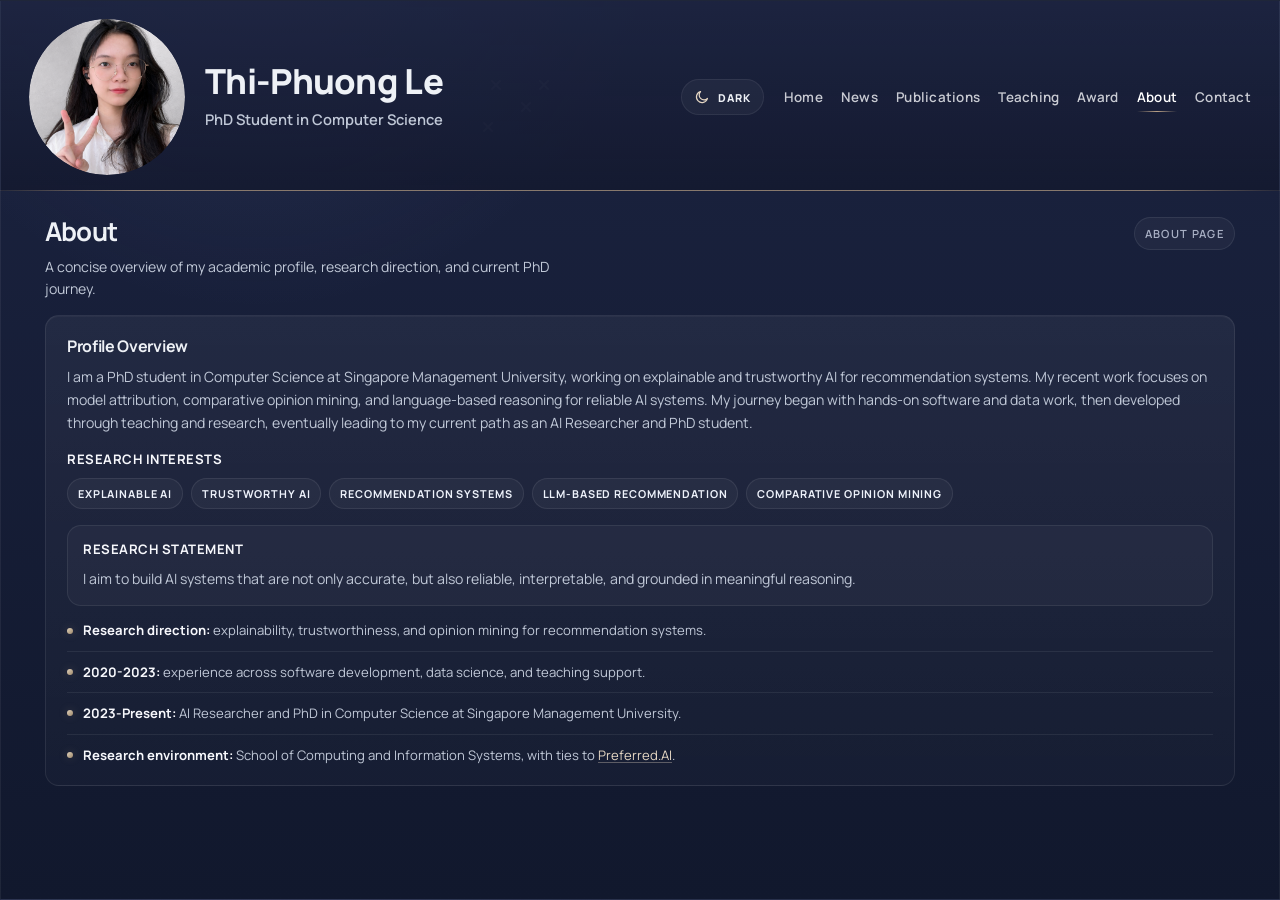
==== about.html @ 53455856 "ver 1.0" ====
<!DOCTYPE html>
<html lang="en">
  <head>
    <meta charset="UTF-8" />
    <meta name="viewport" content="width=device-width, initial-scale=1.0" />
    <title>Thi-Phuong Le | About</title>
    <meta
      name="description"
      content="About page for Thi-Phuong Le, PhD Student in Computer Science (Artificial Intelligence) at Singapore Management University."
    />
    <script>
      document.documentElement.classList.add("js");
      try {
        const savedTheme = localStorage.getItem("site-theme");
        if (savedTheme === "light" || savedTheme === "dark") {
          document.documentElement.dataset.theme = savedTheme;
        }
      } catch (error) {}
    </script>
    <link rel="preconnect" href="https://fonts.googleapis.com" />
    <link rel="preconnect" href="https://fonts.gstatic.com" crossorigin />
    <link
      href="https://fonts.googleapis.com/css2?family=Manrope:wght@400;500;600;700;800&amp;display=swap"
      rel="stylesheet"
    />
    <link rel="stylesheet" href="styles.css" />
    <script defer src="script.js"></script>
  </head>
  <body data-page="about">
    <div class="page-shell">
      <main class="reference-board" id="top">
        <header class="topbar reveal">
          <a class="brand" href="index.html" aria-label="Thi-Phuong Le home">
            <span class="avatar avatar--portrait" aria-hidden="true">
              <img class="avatar-photo" src="profile_image.svg" alt="" />
            </span>

            <span class="brand-copy">
              <span class="brand-name">Thi-Phuong Le</span>
              <span class="brand-role">PhD Student in Computer Science</span>
            </span>
          </a>

          <button
            class="theme-toggle"
            type="button"
            aria-pressed="false"
            aria-label="Switch color theme"
            title="Toggle color theme"
          >
            <span class="theme-toggle-icon theme-toggle-icon--sun" aria-hidden="true">
              <svg viewBox="0 0 24 24">
                <circle cx="12" cy="12" r="4.2"></circle>
                <path d="M12 2.5v2.3M12 19.2v2.3M4.8 4.8l1.6 1.6M17.6 17.6l1.6 1.6M2.5 12h2.3M19.2 12h2.3M4.8 19.2l1.6-1.6M17.6 6.4l1.6-1.6"></path>
              </svg>
            </span>
            <span class="theme-toggle-icon theme-toggle-icon--moon" aria-hidden="true">
              <svg viewBox="0 0 24 24">
                <path d="M20.2 14.1A8.4 8.4 0 1 1 9.9 3.8a6.9 6.9 0 1 0 10.3 10.3z"></path>
              </svg>
            </span>
            <span class="theme-toggle-label">Dark</span>
          </button>

          <button
            class="nav-toggle"
            type="button"
            aria-expanded="false"
            aria-controls="site-nav"
            aria-label="Open navigation"
          >
            <span></span>
            <span></span>
          </button>

          <nav class="site-nav" id="site-nav">
            <a href="index.html" data-page="home">Home</a>
            <a href="news.html" data-page="news">News</a>
            <a href="publications.html" data-page="publications">Publications</a>
            <a href="teaching.html" data-page="teaching">Teaching</a>
            <a href="award.html" data-page="award">Award</a>
            <a href="about.html" data-page="about">About</a>
            <a href="contact.html" data-page="contact">Contact</a>
          </nav>
        </header>

        <div class="accent-line" aria-hidden="true"></div>

        <div class="board-layout">
          <aside class="sidebar reveal">
            <section class="sidebar-block">
              <h2>About Me</h2>
              <p>
                I am a PhD student in Computer Science at Singapore Management
                University and part of
                <a
                  class="inline-link"
                  href="https://preferred.ai/people"
                  target="_blank"
                  rel="noreferrer"
                >Preferred.AI</a>.
                My research focuses on explainable and trustworthy AI for
                recommendation systems, with a growing interest in model
                attribution, LLM-based recommendation, and comparative opinion
                mining.
              </p>
            </section>

            <section class="sidebar-block sidebar-block--compact">
              <h2>Research Focus</h2>
              <ul class="sidebar-list">
                <li>Explainable and trustworthy AI for recommendation systems</li>
                <li>Model attribution and interpretable learning signals</li>
                <li>Comparative opinion mining and LLM-based recommendation</li>
              </ul>
            </section>

            <blockquote class="quote-card">
              <span class="quote-mark quote-mark--open">“</span>
              <p>
                I want to build AI systems that are not only accurate, but also
                reliable, interpretable, and grounded in meaningful reasoning.
              </p>
              <footer>Research statement</footer>
            </blockquote>

            <div class="fact-grid">
              <div class="fact-card">
                <span>University</span>
                <strong>Singapore Management University</strong>
              </div>
              <div class="fact-card">
                <span>Group</span>
                <strong>Preferred.AI</strong>
              </div>
              <div class="fact-card">
                <span>Focus</span>
                <strong>Explainable and Trustworthy AI</strong>
              </div>
              <div class="fact-card">
                <span>Location</span>
                <strong>Singapore</strong>
              </div>
            </div>
          </aside>

          <section class="content-column">
            <section class="content-group reveal about-page-section">
              <div class="group-heading">
                <div>
                  <h2>About</h2>
                  <p class="group-copy">
                    A concise overview of my academic profile, research
                    direction, and current PhD journey.
                  </p>
                </div>
                <span class="status-pill">About page</span>
              </div>

              <div class="about-page-stack">
                <article class="home-panel about-panel about-panel--overview">
                  <h3>Profile Overview</h3>
                  <p>
                    I am a PhD student in Computer Science at Singapore
                    Management University, working on explainable and
                    trustworthy AI for recommendation systems. My recent work
                    focuses on model attribution, comparative opinion mining,
                    and language-based reasoning for reliable AI systems. My
                    journey began with hands-on software and data work, then
                    developed through teaching and research, eventually leading
                    to my current path as an AI Researcher and PhD student.
                  </p>
                  <div class="about-subsection">
                    <h4>Research Interests</h4>
                    <div class="home-chip-list">
                      <span class="home-chip">Explainable AI</span>
                      <span class="home-chip">Trustworthy AI</span>
                      <span class="home-chip">Recommendation Systems</span>
                      <span class="home-chip">LLM-based Recommendation</span>
                      <span class="home-chip">Comparative Opinion Mining</span>
                    </div>
                  </div>
                  <div class="about-statement">
                    <h4>Research Statement</h4>
                    <p>
                      I aim to build AI systems that are not only accurate, but
                      also reliable, interpretable, and grounded in meaningful
                      reasoning.
                    </p>
                  </div>
                  <ul class="home-panel-list about-list">
                    <li>
                      <strong>Research direction:</strong> explainability,
                      trustworthiness, and opinion mining for recommendation
                      systems.
                    </li>
                    <li>
                      <strong>2020-2023:</strong> experience across software
                      development, data science, and teaching support.
                    </li>
                    <li>
                      <strong>2023-Present:</strong> AI Researcher and PhD in
                      Computer Science at Singapore Management University.
                    </li>
                    <li>
                      <strong>Research environment:</strong> School of
                      Computing and Information Systems, with ties to
                      <a
                        class="inline-link"
                        href="https://preferred.ai/people"
                        target="_blank"
                        rel="noreferrer"
                      >Preferred.AI</a>.
                    </li>
                  </ul>
                </article>
              </div>
            </section>
          </section>
        </div>
      </main>
    </div>
  </body>
</html>
---- styles.css ----
:root {
  --bg: #0b1018;
  --board-top: #1b2340;
  --board-bottom: #11182d;
  --sidebar-top: rgba(24, 30, 55, 0.95);
  --sidebar-bottom: rgba(18, 23, 43, 0.94);
  --card: #f7f2eb;
  --card-text: #221d1b;
  --card-muted: #6f6861;
  --text: #eef1f6;
  --muted: #c0c8d7;
  --accent: #b9a186;
  --accent-strong: #e5d7c4;
  --line: rgba(255, 255, 255, 0.07);
  --shadow: 0 26px 70px rgba(3, 8, 18, 0.32);
  --radius-xl: 28px;
  --radius-lg: 20px;
  --radius-md: 14px;
  --radius-sm: 10px;
  --max-width: 1480px;
}

*,
*::before,
*::after {
  box-sizing: border-box;
}

html {
  scroll-behavior: smooth;
  color-scheme: dark;
}

:root[data-theme="light"] {
  color-scheme: light;
  --bg: #f4f0e8;
  --board-top: #fbf8f2;
  --board-bottom: #f1ebe1;
  --sidebar-top: rgba(251, 248, 242, 0.98);
  --sidebar-bottom: rgba(245, 239, 230, 0.96);
  --card: #fffdfa;
  --card-text: #2b302f;
  --card-muted: #756d63;
  --text: #24303a;
  --muted: #6b717a;
  --accent: #9b8466;
  --accent-strong: #6d5a43;
  --line: rgba(58, 57, 52, 0.12);
  --shadow: 0 16px 40px rgba(68, 60, 49, 0.08);
}

.reference-board [id]:not(#top) {
  scroll-margin-top: 110px;
}

body {
  margin: 0;
  min-height: 100vh;
  display: grid;
  place-items: center;
  overflow-x: hidden;
  color: var(--text);
  font-family: "Manrope", sans-serif;
  background:
    radial-gradient(circle at top, rgba(122, 132, 188, 0.14), transparent 34%),
    radial-gradient(circle at 14% 20%, rgba(208, 189, 148, 0.05), transparent 18%),
    linear-gradient(180deg, #0b1018 0%, #0e1321 100%);
}

body::before {
  content: "";
  position: fixed;
  inset: 0;
  pointer-events: none;
  z-index: -1;
  background:
    linear-gradient(125deg, transparent 0 24%, rgba(255, 255, 255, 0.02) 24% 25%, transparent 25% 100%),
    linear-gradient(305deg, transparent 0 74%, rgba(255, 255, 255, 0.02) 74% 75%, transparent 75% 100%);
  opacity: 0.46;
}

a {
  color: inherit;
  text-decoration: none;
}

button {
  font: inherit;
}

.page-shell {
  width: 100vw;
  padding: 0;
}

.reference-board {
  position: relative;
  overflow: visible;
  min-height: 100vh;
  border-radius: 0;
  background:
    radial-gradient(circle at 20% -10%, rgba(122, 132, 188, 0.14), transparent 28%),
    linear-gradient(180deg, var(--board-top) 0%, var(--board-bottom) 100%);
  border: 1px solid rgba(255, 255, 255, 0.06);
  box-shadow: var(--shadow);
}

.reference-board::before {
  content: "";
  position: absolute;
  inset: 0;
  background-image: url("data:image/svg+xml,%3Csvg xmlns='http://www.w3.org/2000/svg' width='180' height='120' viewBox='0 0 180 120'%3E%3Cg stroke='%23ffffff' stroke-opacity='.08' stroke-width='2' stroke-linecap='round'%3E%3Cpath d='M96 18l8 8M104 18l-8 8'/%3E%3Cpath d='M126 40l8 8M134 40l-8 8'/%3E%3Cpath d='M88 60l8 8M96 60l-8 8'/%3E%3Cpath d='M144 18l8 8M152 18l-8 8'/%3E%3C/g%3E%3C/svg%3E");
  background-repeat: no-repeat;
  background-position: 36% 8%;
  pointer-events: none;
}

.topbar {
  position: sticky;
  top: 0;
  z-index: 12;
  flex: 0 0 auto;
  display: flex;
  align-items: center;
  justify-content: space-between;
  gap: 20px;
  padding: 18px 28px 16px;
  border-top-left-radius: 0;
  border-top-right-radius: 0;
  background:
    linear-gradient(180deg, rgba(29, 36, 64, 0.84), rgba(19, 24, 45, 0.78));
  backdrop-filter: blur(0);
  transition:
    background 220ms ease,
    box-shadow 220ms ease,
    backdrop-filter 220ms ease;
}

.topbar::after {
  content: "";
  position: absolute;
  left: -28px;
  right: -28px;
  bottom: 0;
  height: 1px;
  background: linear-gradient(
    90deg,
    transparent 0%,
    rgba(185, 161, 134, 0.7) 12%,
    rgba(185, 161, 134, 0.7) 88%,
    transparent 100%
  );
}

.topbar.is-stuck {
  background:
    linear-gradient(180deg, rgba(29, 36, 64, 0.95), rgba(19, 24, 45, 0.91));
  box-shadow: 0 12px 28px rgba(5, 8, 22, 0.26);
  backdrop-filter: blur(14px);
}

.brand {
  display: inline-flex;
  align-items: center;
  gap: 20px;
  min-width: 0;
}

.avatar {
  flex: 0 0 auto;
}

.avatar--portrait {
  position: relative;
  width: 156px;
  height: 156px;
  padding: 0;
  overflow: hidden;
  box-sizing: border-box;
  border-radius: 50%;
  border: 0;
  background: transparent;
  box-shadow: none;
}

.avatar-photo {
  display: block;
  width: 100%;
  height: 100%;
  border-radius: 50%;
  object-fit: cover;
  object-position: center 28%;
}

.brand-copy {
  display: inline-flex;
  flex-direction: column;
  gap: 12px;
  min-width: 0;
}

.brand-name {
  font-family: "Manrope", sans-serif;
  font-size: clamp(2.16rem, 2.65vw, 2.76rem);
  font-weight: 800;
  letter-spacing: -0.02em;
  line-height: 0.96;
}

.brand-role {
  color: var(--muted);
  font-size: 0.92rem;
  font-weight: 600;
  line-height: 1.35;
}

.site-nav {
  display: inline-flex;
  align-items: center;
  gap: 18px;
}

.site-nav a {
  position: relative;
  color: rgba(240, 241, 245, 0.82);
  font-size: 0.84rem;
  font-weight: 600;
  letter-spacing: 0.02em;
  transition: color 180ms ease;
}

.site-nav a::after {
  content: "";
  position: absolute;
  left: 0;
  right: 0;
  bottom: -6px;
  height: 1px;
  background: linear-gradient(90deg, transparent, var(--accent), transparent);
  opacity: 0;
  transform: scaleX(0.7);
  transition:
    opacity 180ms ease,
    transform 180ms ease;
}

.site-nav a:hover,
.site-nav a:focus-visible,
.site-nav a[aria-current="true"] {
  color: #fff;
}

.site-nav a:hover::after,
.site-nav a:focus-visible::after,
.site-nav a[aria-current="true"]::after {
  opacity: 1;
  transform: scaleX(1);
}

.theme-toggle {
  display: inline-flex;
  align-items: center;
  gap: 8px;
  margin-left: auto;
  padding: 9px 12px;
  border: 1px solid var(--line);
  border-radius: 999px;
  background: rgba(255, 255, 255, 0.04);
  color: var(--text);
  cursor: pointer;
  transition:
    transform 180ms ease,
    border-color 180ms ease,
    background 180ms ease,
    box-shadow 180ms ease,
    color 180ms ease;
}

.theme-toggle:hover,
.theme-toggle:focus-visible {
  transform: translateY(-1px);
  border-color: rgba(229, 215, 196, 0.34);
  background: rgba(255, 255, 255, 0.06);
  box-shadow: 0 10px 18px rgba(8, 12, 28, 0.12);
}

.theme-toggle-icon {
  display: inline-grid;
  place-items: center;
  width: 16px;
  height: 16px;
  color: var(--accent-strong);
}

.theme-toggle-icon svg {
  width: 16px;
  height: 16px;
  fill: none;
  stroke: currentColor;
  stroke-width: 1.8;
  stroke-linecap: round;
  stroke-linejoin: round;
}

.theme-toggle-icon--sun,
.theme-toggle-icon--moon {
  display: none;
}

:root[data-theme="light"] .theme-toggle-icon--sun,
:root:not([data-theme="light"]) .theme-toggle-icon--moon {
  display: inline-grid;
}

.theme-toggle-label {
  font-size: 0.68rem;
  font-weight: 800;
  letter-spacing: 0.08em;
  text-transform: uppercase;
}

.nav-toggle {
  display: none;
  width: 44px;
  height: 44px;
  padding: 0;
  border: 1px solid var(--line);
  border-radius: 50%;
  background: rgba(6, 9, 23, 0.36);
  color: var(--text);
  cursor: pointer;
}

.nav-toggle span {
  display: block;
  width: 17px;
  height: 1.5px;
  margin: 0 auto;
  background: currentColor;
}

.nav-toggle span + span {
  margin-top: 5px;
}

.accent-line {
  display: none;
}

.board-layout {
  position: relative;
  z-index: 1;
  display: grid;
  grid-template-columns:  minmax(220px, 0.3fr) minmax(0, 0.7fr);
}

body:not([data-page="home"]) .board-layout {
  grid-template-columns: 1fr;
}

.sidebar,
.content-group,
.portfolio-card {
  scroll-margin-top: 110px;
}

.sidebar {
  min-width: 0;
  padding: 24px 24px 26px 34px;
  background: linear-gradient(180deg, var(--sidebar-top), var(--sidebar-bottom));
  border-right: 1px solid rgba(255, 255, 255, 0.05);
}

body[data-page="home"] .sidebar {
  display: grid;
  align-content: start;
  gap: 12px;
  padding: 20px 20px 22px 30px;
}

body[data-page="home"] .content-column {
  padding-top: 20px;
}

body[data-page="home"] .sidebar-block,
body[data-page="home"] .sidebar .quote-card,
body[data-page="home"] .sidebar .fact-grid,
body[data-page="home"] .sidebar .social-grid {
  min-width: 0;
}

body:not([data-page="home"]) .sidebar {
  display: none;
}

body:not([data-page="home"]) .content-column {
  padding-left: 44px;
}

body[data-page="home"] .sidebar-block + .sidebar-block {
  margin-top: 18px;
}

body[data-page="home"] .sidebar .quote-card,
body[data-page="home"] .sidebar .fact-grid,
body[data-page="home"] .sidebar .social-grid {
  margin-top: 0;
}

body[data-page="home"] .sidebar-block h2 {
  font-size: 1.26rem;
}

body[data-page="home"] .sidebar-block p {
  font-size: 0.82rem;
  line-height: 1.5;
}

body[data-page="home"] .sidebar-list {
  gap: 6px;
}

body[data-page="home"] .sidebar-list li {
  font-size: 0.78rem;
}

body[data-page="home"] .quote-card {
  padding: 16px 14px 12px;
}

body[data-page="home"] .quote-card p {
  font-size: 0.8rem;
  line-height: 1.5;
}

body[data-page="home"] .quote-card footer {
  margin-top: 10px;
  font-size: 0.58rem;
}

body[data-page="home"] .social-grid {
  display: grid;
  grid-template-columns: repeat(2, minmax(0, 1fr));
  gap: 6px;
}

body[data-page="home"] .sidebar-block .social-grid {
  margin-top: 14px;
}

body[data-page="home"] .social-link {
  display: inline-flex;
  align-items: center;
  gap: 8px;
  min-width: 0;
  padding: 8px 9px;
  border-radius: 12px;
  border: 1px solid rgba(255, 255, 255, 0.08);
  background: rgba(255, 255, 255, 0.03);
  color: #eef2fb;
  transition:
    transform 180ms ease,
    border-color 180ms ease,
    background 180ms ease;
}

body[data-page="home"] .social-link:hover,
body[data-page="home"] .social-link:focus-visible {
  transform: translateY(-2px);
  border-color: rgba(185, 161, 134, 0.28);
  background: rgba(255, 255, 255, 0.045);
}

body[data-page="home"] .social-icon {
  display: inline-grid;
  place-items: center;
  width: 26px;
  height: 26px;
  flex: 0 0 auto;
  border-radius: 50%;
  background: rgba(185, 161, 134, 0.14);
  color: var(--accent-strong);
}

body[data-page="home"] .social-icon svg {
  width: 14px;
  height: 14px;
  fill: none;
  stroke: currentColor;
  stroke-width: 1.8;
  stroke-linecap: round;
  stroke-linejoin: round;
}

body[data-page="home"] .social-icon--github svg {
  width: 15px;
  height: 15px;
  fill: var(--accent-strong);
  stroke: none;
}

body[data-page="home"] .social-label {
  min-width: 0;
  font-size: 0.7rem;
  font-weight: 700;
  line-height: 1.2;
  overflow-wrap: anywhere;
}

body[data-page="home"] .fact-grid {
  gap: 6px;
}

body[data-page="home"] .fact-card {
  padding: 8px 9px;
}

body[data-page="home"] .fact-card span {
  font-size: 0.62rem;
  letter-spacing: 0.1em;
}

body[data-page="home"] .fact-card strong {
  margin-top: 4px;
  font-size: 0.68rem;
  line-height: 1.32;
}

.sidebar-block + .sidebar-block,
.quote-card,
.fact-grid {
  margin-top: 18px;
}

.sidebar-block h2,
.content-group h2 {
  margin: 0;
  font-size: 1.62rem;
  line-height: 1.1;
  letter-spacing: -0.03em;
}

.sidebar-block p {
  margin: 12px 0 0;
  color: var(--muted);
  font-size: 0.92rem;
  line-height: 1.62;
}

.inline-link {
  color: var(--accent-strong);
  text-decoration: underline;
  text-decoration-color: rgba(229, 215, 196, 0.34);
  text-underline-offset: 0.16em;
  transition:
    color 180ms ease,
    text-decoration-color 180ms ease;
}

.inline-link:hover,
.inline-link:focus-visible {
  color: #fff3da;
  text-decoration-color: rgba(255, 243, 218, 0.62);
}

.sidebar-block > .eyebrow {
  margin-bottom: 8px;
}

.sidebar-list,
.detail-list {
  margin: 12px 0 0;
  padding: 0;
  list-style: none;
}

.sidebar-list {
  display: grid;
  gap: 8px;
}

.sidebar-list li,
.detail-list li {
  position: relative;
  padding-left: 16px;
  line-height: 1.6;
}

.sidebar-list li {
  color: var(--muted);
  font-size: 0.84rem;
}

.sidebar-list li::before,
.detail-list li::before {
  content: "";
  position: absolute;
  left: 0;
  top: 50%;
  width: 6px;
  height: 6px;
  transform: translateY(-50%);
  border-radius: 50%;
  background: linear-gradient(135deg, #e2d3bc, #9c8769);
  box-shadow: 0 0 10px rgba(201, 181, 147, 0.24);
}

.quote-card {
  position: relative;
  padding: 20px 18px 16px;
  border-radius: var(--radius-lg);
  background:
    linear-gradient(180deg, rgba(255, 255, 255, 0.04), rgba(255, 255, 255, 0.02));
  border: 1px solid rgba(255, 255, 255, 0.08);
  box-shadow: inset 0 1px 0 rgba(255, 255, 255, 0.03);
}

.quote-card p {
  margin: 0;
  color: #edf0fa;
  font-size: 0.94rem;
  line-height: 1.62;
}

.quote-card footer {
  margin-top: 14px;
  color: rgba(196, 202, 222, 0.76);
  font-size: 0.68rem;
  letter-spacing: 0.06em;
  text-transform: uppercase;
}

.quote-mark {
  display: inline-block;
  margin-bottom: 8px;
  color: rgba(245, 216, 171, 0.9);
  font-size: 1.56rem;
  font-weight: 700;
  line-height: 1;
}

.fact-grid {
  display: grid;
  grid-template-columns: repeat(2, minmax(0, 1fr));
  gap: 12px;
}

.fact-card {
  padding: 12px 13px;
  border-radius: var(--radius-md);
  border: 1px solid rgba(255, 255, 255, 0.08);
  background: rgba(255, 255, 255, 0.03);
}

.fact-card span,
.eyebrow,
.status-pill {
  display: inline-block;
  color: rgba(196, 202, 222, 0.84);
  font-size: 0.7rem;
  font-weight: 600;
  letter-spacing: 0.12em;
  text-transform: uppercase;
}

.fact-card strong {
  display: block;
  margin-top: 6px;
  font-size: 0.84rem;
  line-height: 1.45;
}

.content-column {
  min-width: 0;
  padding: 26px 34px 30px 44px;
}

.group-heading {
  display: flex;
  align-items: flex-start;
  justify-content: space-between;
  gap: 16px;
}

.group-copy {
  margin: 10px 0 0;
  max-width: 58ch;
  color: var(--muted);
  font-size: 0.88rem;
  line-height: 1.62;
}

.status-pill {
  padding: 8px 10px;
  border-radius: 999px;
  border: 1px solid rgba(255, 255, 255, 0.08);
  background: rgba(255, 255, 255, 0.04);
}

.home-lead-title {
  font-size: 1.12rem;
  line-height: 1.16;
}

.home-section + .home-section {
  margin-top: 60px;
}

.home-hero {
  margin-top: 14px;
  padding: 22px 22px 20px;
  border-radius: var(--radius-lg);
  border: 1px solid rgba(255, 255, 255, 0.08);
  background:
    radial-gradient(circle at 100% 0, rgba(185, 161, 134, 0.12), transparent 28%),
    linear-gradient(180deg, rgba(255, 255, 255, 0.05), rgba(255, 255, 255, 0.02));
  box-shadow: inset 0 1px 0 rgba(255, 255, 255, 0.03);
}

.home-hero h3,
.home-panel h3 {
  margin: 0;
  font-size: 1rem;
  line-height: 1.25;
  letter-spacing: -0.02em;
}

.home-hero p,
.home-panel p {
  margin: 10px 0 0;
  color: var(--muted);
  font-size: 0.88rem;
  line-height: 1.62;
}

.panel-note {
  display: inline-flex;
  align-items: center;
  gap: 8px;
}

.panel-note-icon {
  display: inline-grid;
  place-items: center;
  width: 18px;
  height: 18px;
  border-radius: 999px;
  background: rgba(185, 161, 134, 0.12);
  color: var(--accent-strong);
  box-shadow: inset 0 0 0 1px rgba(229, 215, 196, 0.12);
}

.panel-note-icon svg {
  width: 11px;
  height: 11px;
  fill: none;
  stroke: currentColor;
  stroke-width: 1.8;
  stroke-linecap: round;
  stroke-linejoin: round;
}

.home-chip-list {
  display: flex;
  flex-wrap: wrap;
  gap: 8px;
  margin-top: 14px;
}

.home-chip {
  padding: 7px 10px;
  border-radius: 999px;
  border: 1px solid rgba(255, 255, 255, 0.08);
  background: rgba(255, 255, 255, 0.04);
  color: #eef2fb;
  font-size: 0.68rem;
  font-weight: 700;
  letter-spacing: 0.08em;
  text-transform: uppercase;
}

.home-signal-grid {
  display: grid;
  grid-template-columns: repeat(auto-fit, minmax(170px, 1fr));
  gap: 12px;
  margin-top: 14px;
}

.home-signal-card,
.home-panel {
  padding: 18px 19px;
  border-radius: var(--radius-md);
  border: 1px solid rgba(255, 255, 255, 0.08);
  background: rgba(255, 255, 255, 0.03);
}

.home-signal-card span {
  display: inline-block;
  color: rgba(196, 202, 222, 0.84);
  font-size: 0.7rem;
  font-weight: 600;
  letter-spacing: 0.12em;
  text-transform: uppercase;
}

.home-signal-card strong {
  display: block;
  margin-top: 6px;
  color: #f6f7fb;
  font-size: 0.84rem;
  line-height: 1.5;
}

.home-panel-grid {
  display: grid;
  grid-template-columns: repeat(auto-fit, minmax(260px, 1fr));
  gap: 14px;
  margin-top: 14px;
}

body[data-page="home"] .home-panel-grid--news {
  grid-template-columns: repeat(2, minmax(0, 1fr));
  align-items: start;
}

.home-panel {
  background:
    linear-gradient(180deg, rgba(255, 255, 255, 0.05), rgba(255, 255, 255, 0.02));
  box-shadow: inset 0 1px 0 rgba(255, 255, 255, 0.03);
}

body[data-page="home"] .home-panel--wide {
  grid-column: 1 / -1;
}

.home-panel-head {
  display: flex;
  align-items: flex-start;
  justify-content: space-between;
  gap: 12px;
}

.news-filter-bar {
  display: flex;
  flex-wrap: wrap;
  justify-content: flex-end;
  gap: 6px;
}

.news-filter-button {
  padding: 0.26rem 0.55rem;
  border-radius: 999px;
  border: 1px solid rgba(255, 255, 255, 0.1);
  background: rgba(255, 255, 255, 0.03);
  color: var(--muted);
  font: inherit;
  font-size: 0.6rem;
  font-weight: 700;
  letter-spacing: 0.08em;
  line-height: 1.2;
  text-transform: uppercase;
  cursor: pointer;
  transition:
    border-color 180ms ease,
    background 180ms ease,
    color 180ms ease,
    box-shadow 180ms ease,
    transform 180ms ease;
}

.news-filter-button:active {
  transform: translateY(0) scale(0.97);
}

.news-filter-button:hover,
.news-filter-button:focus-visible {
  transform: translateY(-1px);
  color: #f4efe7;
  box-shadow: 0 0 0 1px rgba(255, 255, 255, 0.04);
}

.news-filter-button[data-news-filter="all"]:hover,
.news-filter-button[data-news-filter="all"]:focus-visible {
  border-color: rgba(229, 215, 196, 0.42);
  background: rgba(229, 215, 196, 0.11);
}

.news-filter-button[data-news-filter="research"]:hover,
.news-filter-button[data-news-filter="research"]:focus-visible {
  border-color: rgba(126, 155, 226, 0.56);
  background: rgba(66, 91, 156, 0.18);
}

.news-filter-button[data-news-filter="activity"]:hover,
.news-filter-button[data-news-filter="activity"]:focus-visible {
  border-color: rgba(91, 180, 162, 0.56);
  background: rgba(41, 112, 101, 0.18);
}

.news-filter-button[data-news-filter="award"]:hover,
.news-filter-button[data-news-filter="award"]:focus-visible {
  border-color: rgba(212, 174, 101, 0.56);
  background: rgba(125, 92, 38, 0.18);
}

.news-filter-button.is-active[data-news-filter="all"] {
  border-color: rgba(229, 215, 196, 0.56);
  background: rgba(229, 215, 196, 0.18);
  box-shadow:
    0 0 0 1px rgba(229, 215, 196, 0.11),
    0 0 16px rgba(229, 215, 196, 0.11);
  color: #f7f2ea;
}

.news-filter-button.is-active[data-news-filter="research"] {
  border-color: rgba(126, 155, 226, 0.74);
  background: rgba(66, 91, 156, 0.34);
  box-shadow:
    0 0 0 1px rgba(126, 155, 226, 0.14),
    0 0 16px rgba(66, 91, 156, 0.18);
  color: #edf3ff;
}

.news-filter-button.is-active[data-news-filter="activity"] {
  border-color: rgba(91, 180, 162, 0.74);
  background: rgba(41, 112, 101, 0.34);
  box-shadow:
    0 0 0 1px rgba(91, 180, 162, 0.14),
    0 0 16px rgba(41, 112, 101, 0.18);
  color: #ecfdf8;
}

.news-filter-button.is-active[data-news-filter="award"] {
  border-color: rgba(212, 174, 101, 0.74);
  background: rgba(125, 92, 38, 0.34);
  box-shadow:
    0 0 0 1px rgba(212, 174, 101, 0.14),
    0 0 16px rgba(125, 92, 38, 0.18);
  color: #fff3db;
}

.home-panel-list {
  margin: 12px 0 0;
  padding: 0;
  list-style: none;
  display: grid;
  align-content: start;
  gap: 16px;
}

.home-panel-list--scroll {
  height: 15.5rem;
  overflow-y: auto;
  padding-right: 8px;
  scrollbar-gutter: stable;
  scrollbar-width: thin;
  scrollbar-color: rgba(185, 161, 134, 0.28) transparent;
}

body[data-page="home"] .home-panel-list--scroll {
  gap: 0;
}

.home-panel-list--scroll::-webkit-scrollbar {
  width: 8px;
}

.home-panel-list--scroll::-webkit-scrollbar-track {
  background: transparent;
}

.home-panel-list--scroll::-webkit-scrollbar-thumb {
  border-radius: 999px;
  background: linear-gradient(
    180deg,
    rgba(185, 161, 134, 0.42),
    rgba(185, 161, 134, 0.18)
  );
}

.home-panel-list li[hidden] {
  display: none;
}

.home-panel-list li {
  position: relative;
  padding-left: 16px;
  color: var(--muted);
  font-size: 0.82rem;
  line-height: 1.56;
}

.news-item-row {
  display: grid;
  grid-template-columns: minmax(0, 1fr) auto;
  align-items: start;
  gap: 20px;
}

.news-item-main {
  min-width: 0;
}

.news-date {
  display: inline-block;
  min-width: 5.5rem;
  color: rgba(196, 202, 222, 0.8);
  font-size: 0.72rem;
  font-weight: 700;
  letter-spacing: 0.04em;
  line-height: 1.35;
  text-align: right;
  white-space: nowrap;
}

.news-item-copy {
  display: inline;
}

.news-scroll-wrap {
  position: relative;
  display: grid;
}

.news-scroll-wrap::before,
.news-scroll-wrap::after {
  content: "";
  position: absolute;
  left: 0;
  right: 14px;
  height: 56px;
  opacity: 0;
  pointer-events: none;
  transition: opacity 180ms ease;
  z-index: 1;
}

.news-scroll-wrap::before {
  display: none;
}

.news-scroll-wrap::after {
  bottom: 0;
  background: linear-gradient(
    180deg,
    rgba(24, 30, 55, 0),
    rgba(24, 30, 55, 0.98)
  );
}

.news-scroll-wrap.has-bottom-fade::after {
  opacity: 1;
}

body[data-page="publications"] .news-scroll-wrap::after {
  background: linear-gradient(
    180deg,
    rgba(18, 23, 43, 0),
    rgba(18, 23, 43, 0.98)
  );
}

body[data-page="home"] .home-panel-list--scroll li {
  padding-top: 10px;
  padding-bottom: 10px;
  border-bottom: 1px solid rgba(255, 255, 255, 0.07);
}

body[data-page="home"] .home-panel-list--scroll li:first-child {
  padding-top: 0;
}

body[data-page="home"] .home-panel-list--scroll li:last-child {
  padding-bottom: 0;
  border-bottom: 0;
}

body[data-page="home"] .home-panel-list--scroll li.is-first-visible {
  padding-top: 0;
}

body[data-page="home"] .home-panel-list--scroll li.is-last-visible {
  padding-bottom: 0;
  border-bottom: 0;
}

.home-panel-list li::before {
  content: "";
  position: absolute;
  left: 0;
  top: 50%;
  width: 6px;
  height: 6px;
  transform: translateY(-50%);
  border-radius: 50%;
  background: linear-gradient(135deg, #e2d3bc, #9c8769);
  box-shadow: 0 0 10px rgba(201, 181, 147, 0.24);
}

body[data-page="home"] .home-panel-list--scroll li::before {
  top: 50%;
}

body[data-page="home"] .home-panel-list--scroll li:first-child::before {
  top: calc(50% - 5px);
}

body[data-page="home"] .home-panel-list--scroll li.is-first-visible::before {
  top: calc(50% - 5px);
}

body[data-page="home"] .home-panel-list--scroll li:last-child::before,
body[data-page="home"] .home-panel-list--scroll li.is-last-visible::before {
  top: calc(50% + 5px);
}

body[data-page="teaching"] .teaching-list li:first-child::before,
body[data-page="about"] .about-list li:first-child::before,
body[data-page="contact"] .contact-list li:first-child::before {
  top: calc(50% - 5px);
}

body[data-page="teaching"] .teaching-list li:last-child::before,
body[data-page="about"] .about-list li:last-child::before,
body[data-page="contact"] .contact-list li:last-child::before {
  top: calc(50% + 5px);
}

.home-panel-list strong {
  color: #f7f8fc;
}

.experience-list {
  margin: 12px 0 0;
  padding: 0;
  list-style: none;
  display: grid;
  gap: 20px;
}

.experience-list li {
  padding: 0;
}

.experience-title {
  display: block;
  color: #f7f8fc;
  font-size: 0.86rem;
  font-weight: 700;
  line-height: 1.35;
}

.experience-meta {
  display: block;
  margin-top: 3px;
  color: var(--muted);
  font-size: 0.78rem;
  line-height: 1.45;
}

.portfolio-grid--home {
  margin-top: 14px;
}

.quick-link-grid {
  display: grid;
  grid-template-columns: repeat(2, minmax(0, 1fr));
  gap: 14px;
  margin-top: 14px;
}

.quick-link-card {
  display: grid;
  align-content: start;
  gap: 10px;
  min-height: 0;
}

.quick-link-kicker {
  display: inline-block;
  color: rgba(196, 202, 222, 0.84);
  font-size: 0.66rem;
  font-weight: 700;
  letter-spacing: 0.08em;
  text-transform: uppercase;
}

.quick-link-card h3 {
  margin: 0;
  font-size: 1rem;
  line-height: 1.24;
}

.quick-link-card p {
  margin: 0;
}

.quick-link-action {
  display: inline-flex;
  align-items: center;
  width: fit-content;
  margin-top: 2px;
  padding: 0.44rem 0.8rem;
  border-radius: 999px;
  border: 1px solid rgba(229, 215, 196, 0.2);
  background: rgba(229, 215, 196, 0.08);
  color: #f1e8da;
  font-size: 0.7rem;
  font-weight: 800;
  letter-spacing: 0.06em;
  text-transform: uppercase;
  transition:
    transform 180ms ease,
    border-color 180ms ease,
    background 180ms ease,
    box-shadow 180ms ease;
}

.quick-link-action:hover,
.quick-link-action:focus-visible {
  transform: translateY(-1px);
  border-color: rgba(229, 215, 196, 0.34);
  background: rgba(229, 215, 196, 0.13);
  box-shadow: 0 0 12px rgba(229, 215, 196, 0.08);
}

.portfolio-card--home {
  border-radius: 16px;
}

.portfolio-card--home .card-copy {
  padding: 12px 13px 14px;
}

.portfolio-card--home .card-copy p {
  font-size: 0.78rem;
  line-height: 1.52;
}

.lower-grid--home {
  margin-top: 14px;
}

.portfolio-grid,
.lower-grid {
  display: grid;
  gap: 14px;
  margin-top: 12px;
}

.portfolio-grid,
.lower-grid {
  grid-template-columns: repeat(2, minmax(0, 1fr));
}

.lower-grid {
  margin-top: 18px;
}

.portfolio-card {
  overflow: hidden;
  border-radius: 8px;
  background: var(--card);
  color: var(--card-text);
  box-shadow:
    0 1px 0 rgba(255, 255, 255, 0.7),
    0 14px 28px rgba(7, 9, 28, 0.28);
  transition:
    transform 220ms ease,
    box-shadow 220ms ease;
}

.portfolio-card:hover {
  transform: translateY(-4px);
  box-shadow:
    0 1px 0 rgba(255, 255, 255, 0.7),
    0 22px 34px rgba(7, 9, 28, 0.34);
}

.card-visual {
  position: relative;
  height: 112px;
  overflow: hidden;
  background:
    linear-gradient(135deg, rgba(40, 54, 99, 0.25), rgba(17, 23, 55, 0.9));
}

.portfolio-card--mini .card-visual {
  height: 98px;
}

.card-visual::before,
.card-visual::after {
  content: "";
  position: absolute;
}

.card-visual::before {
  inset: auto 14px 14px 14px;
  height: 30px;
  border-radius: 9px;
  background:
    linear-gradient(180deg, rgba(255, 255, 255, 0.18), rgba(255, 255, 255, 0.06));
}

.card-visual::after {
  top: 16px;
  right: 16px;
  width: 62px;
  height: 62px;
  border-radius: 16px;
  border: 1px solid rgba(255, 255, 255, 0.1);
  background: rgba(255, 255, 255, 0.08);
}

.card-visual--publications {
  background:
    linear-gradient(135deg, rgba(247, 194, 120, 0.28), transparent 42%),
    radial-gradient(circle at 28% 26%, rgba(255, 255, 255, 0.24), transparent 16%),
    linear-gradient(120deg, #0f1535 0%, #26335d 48%, #13162d 100%);
}

.card-visual--projects {
  background:
    linear-gradient(135deg, rgba(111, 152, 255, 0.28), transparent 42%),
    radial-gradient(circle at 70% 28%, rgba(255, 222, 177, 0.22), transparent 16%),
    linear-gradient(120deg, #12172f 0%, #1d2758 48%, #10132b 100%);
}

.card-visual--teaching {
  background:
    linear-gradient(135deg, rgba(176, 126, 255, 0.24), transparent 42%),
    radial-gradient(circle at 32% 24%, rgba(255, 255, 255, 0.18), transparent 15%),
    linear-gradient(120deg, #12142b 0%, #27324d 48%, #131629 100%);
}

.card-visual--contact {
  background:
    linear-gradient(135deg, rgba(254, 203, 127, 0.24), transparent 40%),
    radial-gradient(circle at 68% 30%, rgba(115, 157, 255, 0.18), transparent 16%),
    linear-gradient(120deg, #10142b 0%, #202a59 48%, #10132a 100%);
}

.card-copy {
  padding: 10px 12px 12px;
}

.card-copy h3 {
  margin: 4px 0 0;
  font-size: 0.94rem;
  font-weight: 700;
  line-height: 1.35;
}

.card-copy p {
  margin: 8px 0 0;
  color: var(--card-muted);
  font-size: 0.76rem;
  line-height: 1.48;
}

.detail-list {
  display: grid;
  gap: 8px;
}

.detail-list li {
  color: var(--card-muted);
  font-size: 0.74rem;
}

.detail-list strong {
  color: var(--card-text);
  font-weight: 700;
}

.news-tag {
  display: inline-flex;
  align-items: center;
  justify-content: center;
  margin-right: 8px;
  padding: 0.18rem 0.45rem;
  min-width: 5.8rem;
  border-radius: 999px;
  border: 1px solid transparent;
  font-size: 0.58rem;
  font-weight: 800;
  letter-spacing: 0.08em;
  line-height: 1.2;
  text-align: center;
  text-transform: uppercase;
  vertical-align: middle;
}

.card-copy .news-tag {
  color: #241f1b;
}

.home-panel .news-tag {
  color: #f7eedf;
}

.news-tag--research {
  border-color: rgba(126, 155, 226, 0.72);
  background: rgba(66, 91, 156, 0.3);
  color: #e6eeff;
  box-shadow: inset 0 1px 0 rgba(255, 255, 255, 0.04);
}

.news-tag--activity {
  border-color: rgba(91, 180, 162, 0.72);
  background: rgba(41, 112, 101, 0.3);
  color: #e5faf5;
  box-shadow: inset 0 1px 0 rgba(255, 255, 255, 0.04);
}

.news-tag--award {
  border-color: rgba(212, 174, 101, 0.72);
  background: rgba(125, 92, 38, 0.3);
  color: #f9ebce;
  box-shadow: inset 0 1px 0 rgba(255, 255, 255, 0.04);
}

.detail-list--compact li {
  font-size: 0.76rem;
}

body[data-page="news"] .news-page-section .group-copy {
  max-width: 64ch;
}

body[data-page="news"] .news-page-stack {
  display: grid;
  grid-template-columns: 1fr;
  align-items: start;
  gap: 14px;
  margin-top: 14px;
}

body[data-page="news"] .news-page-panel {
  padding: 20px 21px;
}

body[data-page="news"] .news-page-panel--all {
  min-width: 0;
}

body[data-page="news"] .news-page-head-copy {
  min-width: 0;
}

body[data-page="news"] .news-page-head-copy p {
  max-width: 44ch;
}

body[data-page="news"] .news-page-list {
  gap: 12px;
}

body[data-page="news"] .news-page-list li {
  font-size: 0.84rem;
}

body[data-page="news"] .news-page-list--timeline {
  height: 22rem;
  overflow-y: auto;
  padding-right: 14px;
  gap: 0;
  margin-top: 14px;
  background-image: linear-gradient(rgba(255, 255, 255, 0.06), rgba(255, 255, 255, 0.06));
  background-repeat: no-repeat;
  background-size: 8px calc(100% - 4px);
  background-position: calc(100% - 2px) 2px;
  scrollbar-gutter: stable;
  scrollbar-width: thin;
  scrollbar-color: rgba(185, 161, 134, 0.28) transparent;
}

body[data-page="news"] .news-page-list--timeline li {
  padding-top: 10px;
  padding-bottom: 10px;
  border-bottom: 1px solid rgba(255, 255, 255, 0.07);
}

body[data-page="news"] .news-page-list--timeline li:first-child {
  padding-top: 0;
}

body[data-page="news"] .news-page-list--timeline li:last-child {
  padding-bottom: 0;
  border-bottom: 0;
}

body[data-page="news"] .news-page-list--timeline::-webkit-scrollbar {
  width: 8px;
}

body[data-page="news"] .news-page-list--timeline::-webkit-scrollbar-track {
  background: transparent;
}

body[data-page="news"] .news-page-list--timeline::-webkit-scrollbar-thumb {
  border-radius: 999px;
  background: linear-gradient(
    180deg,
    rgba(185, 161, 134, 0.42),
    rgba(185, 161, 134, 0.18)
  );
}

body[data-page="publications"] .publication-page-stack {
  display: grid;
  gap: 14px;
  margin-top: 14px;
}

body[data-page="publications"] .publication-panel {
  padding: 20px 21px;
}

body[data-page="publications"] .publication-head-copy {
  min-width: 0;
}

body[data-page="publications"] .publication-head-copy p {
  max-width: 48ch;
}

body[data-page="publications"] .publication-head-note {
  max-width: none;
  white-space: nowrap;
}

body[data-page="publications"] .publication-list {
  display: grid;
  gap: 0;
  margin-top: 14px;
}

body[data-page="publications"] .publication-list--scroll {
  height: 25rem;
  overflow-y: auto;
  padding-right: 14px;
  background-image: linear-gradient(rgba(255, 255, 255, 0.06), rgba(255, 255, 255, 0.06));
  background-repeat: no-repeat;
  background-size: 8px calc(100% - 4px);
  background-position: calc(100% - 2px) 2px;
  scrollbar-gutter: stable;
  scrollbar-width: thin;
  scrollbar-color: rgba(185, 161, 134, 0.28) transparent;
}

body[data-page="publications"] .publication-list--scroll::-webkit-scrollbar {
  width: 8px;
}

body[data-page="publications"] .publication-list--scroll::-webkit-scrollbar-track {
  background: transparent;
}

body[data-page="publications"] .publication-list--scroll::-webkit-scrollbar-thumb {
  border-radius: 999px;
  background: linear-gradient(
    180deg,
    rgba(185, 161, 134, 0.42),
    rgba(185, 161, 134, 0.18)
  );
}

body[data-page="publications"] .publication-item {
  padding: 12px 0;
  border-bottom: 1px solid rgba(255, 255, 255, 0.07);
}

body[data-page="publications"] .publication-item:first-child {
  padding-top: 0;
}

body[data-page="publications"] .publication-item:last-child {
  padding-bottom: 0;
  border-bottom: 0;
}

body[data-page="publications"] .publication-item-head {
  display: flex;
  align-items: flex-start;
  justify-content: space-between;
  gap: 12px;
}

body[data-page="publications"] .publication-item-tags {
  display: flex;
  flex-wrap: wrap;
  gap: 8px;
}

body[data-page="publications"] .publication-type,
body[data-page="publications"] .publication-year {
  display: inline-flex;
  align-items: center;
  justify-content: center;
  padding: 0.22rem 0.55rem;
  border-radius: 999px;
  border: 1px solid transparent;
  font-size: 0.6rem;
  font-weight: 800;
  letter-spacing: 0.08em;
  line-height: 1.2;
  text-transform: uppercase;
}

body[data-page="publications"] .publication-type--journal {
  border-color: rgba(212, 174, 101, 0.72);
  background: rgba(125, 92, 38, 0.3);
  color: #f9ebce;
  box-shadow: inset 0 1px 0 rgba(255, 255, 255, 0.04);
}

body[data-page="publications"] .publication-type--conference {
  border-color: rgba(126, 155, 226, 0.72);
  background: rgba(66, 91, 156, 0.3);
  color: #e6eeff;
  box-shadow: inset 0 1px 0 rgba(255, 255, 255, 0.04);
}

body[data-page="publications"] .publication-type--preprint {
  border-color: rgba(91, 180, 162, 0.72);
  background: rgba(41, 112, 101, 0.3);
  color: #e5faf5;
  box-shadow: inset 0 1px 0 rgba(255, 255, 255, 0.04);
}

body[data-page="publications"] .publication-year {
  border-color: rgba(255, 255, 255, 0.1);
  background: rgba(255, 255, 255, 0.04);
  color: #eef2fb;
}

body[data-page="publications"] .publication-item h4 {
  margin: 10px 0 0;
  color: #f7f8fc;
  font-size: 0.96rem;
  line-height: 1.42;
  letter-spacing: -0.02em;
}

body[data-page="publications"] .publication-item h4 em {
  font-style: italic;
}

body[data-page="publications"] .publication-authors {
  margin: 8px 0 0;
  color: rgba(235, 239, 251, 0.86);
  font-size: 0.78rem;
  line-height: 1.56;
}

body[data-page="publications"] .publication-meta,
body[data-page="publications"] .publication-note {
  margin: 8px 0 0;
  color: var(--muted);
  font-size: 0.82rem;
  line-height: 1.58;
}

body[data-page="publications"] .publication-meta strong {
  color: #f4f6fd;
  font-weight: 700;
}

body[data-page="publications"] .publication-action {
  display: inline-flex;
  align-items: center;
  justify-content: center;
  padding: 0.26rem 0.62rem;
  border-radius: 999px;
  border: 1px solid rgba(229, 215, 196, 0.18);
  background: rgba(255, 255, 255, 0.03);
  color: #f7eedf;
  font-size: 0.66rem;
  font-weight: 700;
  letter-spacing: 0.06em;
  text-transform: uppercase;
  transition:
    border-color 180ms ease,
    background 180ms ease,
    transform 180ms ease;
}

body[data-page="publications"] .publication-action:hover,
body[data-page="publications"] .publication-action:focus-visible {
  transform: translateY(-1px);
  border-color: rgba(229, 215, 196, 0.32);
  background: rgba(255, 255, 255, 0.05);
}

body[data-page="teaching"] .teaching-page-stack {
  display: grid;
  gap: 14px;
  margin-top: 14px;
}

body[data-page="teaching"] .teaching-panel {
  padding: 20px 21px;
}

body[data-page="teaching"] .teaching-signal-grid {
  margin-top: 0;
}

body[data-page="teaching"] .teaching-split {
  display: grid;
  grid-template-columns: repeat(2, minmax(0, 1fr));
  gap: 14px;
}

body[data-page="teaching"] .teaching-list {
  gap: 0;
  margin-top: 14px;
}

body[data-page="teaching"] .teaching-list li {
  padding-top: 10px;
  padding-bottom: 10px;
  border-bottom: 1px solid rgba(255, 255, 255, 0.07);
}

body[data-page="teaching"] .teaching-list li:first-child {
  padding-top: 0;
}

body[data-page="teaching"] .teaching-list li:last-child {
  padding-bottom: 0;
  border-bottom: 0;
}

body[data-page="award"] .award-page-stack {
  display: grid;
  gap: 14px;
  margin-top: 14px;
}

body[data-page="award"] .award-panel {
  padding: 20px 21px;
}

body[data-page="award"] .award-panel h3 {
  font-size: 1.08rem;
}

body[data-page="award"] .award-signal-grid {
  margin-top: 0;
}

body[data-page="award"] .award-split {
  display: grid;
  grid-template-columns: repeat(2, minmax(0, 1fr));
  gap: 14px;
}

body[data-page="award"] .award-list {
  display: grid;
  gap: 0;
  margin-top: 14px;
}

body[data-page="award"] .award-item {
  padding: 12px 0;
  border-bottom: 1px solid rgba(255, 255, 255, 0.07);
}

body[data-page="award"] .award-item:first-child {
  padding-top: 0;
}

body[data-page="award"] .award-item:last-child {
  padding-bottom: 0;
  border-bottom: 0;
}

body[data-page="award"] .award-item-head {
  display: flex;
  align-items: flex-start;
  justify-content: space-between;
  gap: 12px;
}

body[data-page="award"] .award-item-tags {
  display: flex;
  flex-wrap: wrap;
  gap: 8px;
}

body[data-page="award"] .award-type,
body[data-page="award"] .award-year {
  display: inline-flex;
  align-items: center;
  justify-content: center;
  padding: 0.22rem 0.55rem;
  border-radius: 999px;
  border: 1px solid transparent;
  font-size: 0.6rem;
  font-weight: 800;
  letter-spacing: 0.08em;
  line-height: 1.2;
  text-transform: uppercase;
}

body[data-page="award"] .award-type--scholarship {
  border-color: rgba(212, 174, 101, 0.72);
  background: rgba(125, 92, 38, 0.3);
  color: #f9ebce;
  box-shadow: inset 0 1px 0 rgba(255, 255, 255, 0.04);
}

body[data-page="award"] .award-type--prize {
  border-color: rgba(126, 155, 226, 0.72);
  background: rgba(66, 91, 156, 0.3);
  color: #e6eeff;
  box-shadow: inset 0 1px 0 rgba(255, 255, 255, 0.04);
}

body[data-page="award"] .award-type--research {
  border-color: rgba(91, 180, 162, 0.72);
  background: rgba(41, 112, 101, 0.3);
  color: #e5faf5;
  box-shadow: inset 0 1px 0 rgba(255, 255, 255, 0.04);
}

body[data-page="award"] .award-year {
  border-color: rgba(255, 255, 255, 0.1);
  background: rgba(255, 255, 255, 0.04);
  color: #eef2fb;
}

body[data-page="award"] .award-item h4 {
  margin: 10px 0 0;
  color: #f7f8fc;
  font-size: 0.96rem;
  line-height: 1.42;
  letter-spacing: -0.02em;
}

body[data-page="award"] .award-meta,
body[data-page="award"] .award-note {
  margin: 8px 0 0;
  color: var(--muted);
  font-size: 0.82rem;
  line-height: 1.58;
}

body[data-page="about"] .about-page-stack {
  display: grid;
  gap: 14px;
  margin-top: 14px;
}

body[data-page="about"] .about-panel {
  padding: 20px 21px;
}

body[data-page="about"] .about-subsection,
body[data-page="about"] .about-statement {
  margin-top: 16px;
}

body[data-page="about"] .about-subsection h4,
body[data-page="about"] .about-statement h4 {
  margin: 0;
  color: #f7f8fc;
  font-size: 0.82rem;
  font-weight: 700;
  letter-spacing: 0.04em;
  text-transform: uppercase;
}

body[data-page="about"] .about-subsection .home-chip-list {
  margin-top: 10px;
}

body[data-page="about"] .about-statement {
  padding: 14px 15px;
  border-radius: 14px;
  border: 1px solid rgba(255, 255, 255, 0.08);
  background: rgba(255, 255, 255, 0.03);
}

body[data-page="about"] .about-statement p {
  margin: 10px 0 0;
}

body[data-page="about"] .about-signal-grid {
  margin-top: 0;
}

body[data-page="about"] .about-split {
  display: grid;
  grid-template-columns: repeat(2, minmax(0, 1fr));
  gap: 14px;
}

body[data-page="about"] .about-list {
  gap: 0;
  margin-top: 14px;
}

body[data-page="about"] .about-list li {
  padding-top: 10px;
  padding-bottom: 10px;
  border-bottom: 1px solid rgba(255, 255, 255, 0.07);
}

body[data-page="about"] .about-list li:first-child {
  padding-top: 0;
}

body[data-page="about"] .about-list li:last-child {
  padding-bottom: 0;
  border-bottom: 0;
}

body[data-page="contact"] .contact-page-stack {
  display: grid;
  gap: 14px;
  margin-top: 14px;
}

body[data-page="contact"] .contact-panel {
  padding: 20px 21px;
}

body[data-page="contact"] .contact-signal-grid {
  margin-top: 0;
}

body[data-page="contact"] .contact-split {
  display: grid;
  grid-template-columns: repeat(2, minmax(0, 1fr));
  gap: 14px;
}

body[data-page="contact"] .contact-methods {
  display: grid;
  gap: 10px;
  margin-top: 14px;
}

body[data-page="contact"] .contact-method {
  display: grid;
  grid-template-columns: auto minmax(0, 1fr);
  align-items: center;
  gap: 12px;
  padding: 12px 13px;
  border-radius: 14px;
  border: 1px solid rgba(255, 255, 255, 0.08);
  background: rgba(255, 255, 255, 0.03);
  color: #eef2fb;
  transition:
    transform 180ms ease,
    border-color 180ms ease,
    background 180ms ease;
}

body[data-page="contact"] .contact-method:hover,
body[data-page="contact"] .contact-method:focus-visible {
  transform: translateY(-2px);
  border-color: rgba(185, 161, 134, 0.28);
  background: rgba(255, 255, 255, 0.045);
}

body[data-page="contact"] .contact-method-label {
  color: rgba(196, 202, 222, 0.84);
  font-size: 0.66rem;
  font-weight: 700;
  letter-spacing: 0.08em;
  text-transform: uppercase;
}

body[data-page="contact"] .contact-method-icon {
  display: inline-grid;
  place-items: center;
  width: 38px;
  height: 38px;
  border-radius: 12px;
  border: 1px solid rgba(229, 215, 196, 0.14);
  background: rgba(229, 215, 196, 0.07);
  color: var(--accent-strong);
  box-shadow: inset 0 1px 0 rgba(255, 255, 255, 0.04);
}

body[data-page="contact"] .contact-method-icon svg {
  width: 18px;
  height: 18px;
  fill: none;
  stroke: currentColor;
  stroke-width: 1.8;
  stroke-linecap: round;
  stroke-linejoin: round;
}

body[data-page="contact"] .contact-method-copy {
  display: grid;
  gap: 4px;
  min-width: 0;
}

body[data-page="contact"] .contact-method strong {
  color: #f7f8fc;
  font-size: 0.82rem;
  line-height: 1.48;
}

body[data-page="contact"] .contact-list {
  gap: 0;
  margin-top: 14px;
}

body[data-page="contact"] .contact-list li {
  padding-top: 10px;
  padding-bottom: 10px;
  border-bottom: 1px solid rgba(255, 255, 255, 0.07);
}

body[data-page="contact"] .contact-list li:first-child {
  padding-top: 0;
}

body[data-page="contact"] .contact-list li:last-child {
  padding-bottom: 0;
  border-bottom: 0;
}

body[data-page="contact"] .contact-form {
  display: grid;
  gap: 12px;
  margin-top: 14px;
}

body[data-page="contact"] .contact-form-grid {
  display: grid;
  grid-template-columns: repeat(2, minmax(0, 1fr));
  gap: 12px;
}

body[data-page="contact"] .contact-field {
  display: grid;
  gap: 6px;
}

body[data-page="contact"] .contact-field span {
  color: rgba(196, 202, 222, 0.84);
  font-size: 0.68rem;
  font-weight: 800;
  letter-spacing: 0.08em;
  text-transform: uppercase;
}

body[data-page="contact"] .contact-field input,
body[data-page="contact"] .contact-field textarea {
  width: 100%;
  padding: 12px 13px;
  border: 1px solid rgba(255, 255, 255, 0.08);
  border-radius: 14px;
  background: rgba(255, 255, 255, 0.03);
  color: #eef2fb;
  font: inherit;
  font-size: 0.82rem;
  line-height: 1.5;
  resize: vertical;
}

body[data-page="contact"] .contact-field input::placeholder,
body[data-page="contact"] .contact-field textarea::placeholder {
  color: rgba(196, 202, 222, 0.48);
}

body[data-page="contact"] .contact-field input:focus,
body[data-page="contact"] .contact-field textarea:focus {
  outline: none;
  border-color: rgba(185, 161, 134, 0.34);
  box-shadow: 0 0 0 3px rgba(185, 161, 134, 0.1);
}

body[data-page="contact"] .contact-form-actions {
  display: flex;
  align-items: center;
  justify-content: space-between;
  gap: 12px;
  flex-wrap: wrap;
}

body[data-page="contact"] .contact-submit {
  padding: 0.72rem 1rem;
  border: 1px solid rgba(229, 215, 196, 0.28);
  border-radius: 999px;
  background: rgba(229, 215, 196, 0.12);
  color: #f3ecdf;
  font: inherit;
  font-size: 0.76rem;
  font-weight: 800;
  letter-spacing: 0.06em;
  text-transform: uppercase;
  cursor: pointer;
  transition:
    transform 180ms ease,
    border-color 180ms ease,
    background 180ms ease,
    box-shadow 180ms ease;
}

body[data-page="contact"] .contact-submit:hover,
body[data-page="contact"] .contact-submit:focus-visible {
  transform: translateY(-1px);
  border-color: rgba(229, 215, 196, 0.4);
  background: rgba(229, 215, 196, 0.18);
  box-shadow: 0 0 14px rgba(229, 215, 196, 0.09);
}

body[data-page="contact"] .contact-form-note,
body[data-page="contact"] .contact-form-status {
  margin: 0;
  color: var(--muted);
  font-size: 0.76rem;
  line-height: 1.5;
}

body[data-page="contact"] .contact-form-status {
  min-height: 1.5em;
}


.link-list {
  display: grid;
  gap: 8px;
  margin-top: 12px;
}

.link-list a {
  display: block;
  padding: 8px 10px;
  border-radius: var(--radius-sm);
  background: rgba(18, 20, 38, 0.06);
  color: #37312d;
  font-size: 0.76rem;
  font-weight: 600;
  overflow-wrap: anywhere;
  transition:
    transform 180ms ease,
    background 180ms ease;
}

.link-list a:hover,
.link-list a:focus-visible {
  transform: translateY(-2px);
  background: rgba(18, 20, 38, 0.1);
}

.js .reveal {
  opacity: 1;
  transform: none;
  transition: none;
  will-change: auto;
}

.js .reveal.is-visible {
  opacity: 1;
  transform: none;
}

.card-visual--about {
  background:
    linear-gradient(135deg, rgba(244, 205, 140, 0.28), transparent 40%),
    radial-gradient(circle at 30% 28%, rgba(255, 255, 255, 0.2), transparent 18%),
    linear-gradient(120deg, #14183b 0%, #233168 46%, #12152d 100%);
}

.card-visual--research {
  background:
    linear-gradient(135deg, rgba(117, 142, 255, 0.3), transparent 40%),
    radial-gradient(circle at 70% 24%, rgba(255, 216, 160, 0.2), transparent 18%),
    linear-gradient(120deg, #111735 0%, #202d61 48%, #0f1329 100%);
}

.card-visual--news {
  background:
    linear-gradient(135deg, rgba(104, 214, 201, 0.24), transparent 40%),
    radial-gradient(circle at 28% 22%, rgba(255, 255, 255, 0.18), transparent 16%),
    linear-gradient(120deg, #11172d 0%, #22445d 46%, #111628 100%);
}

.card-visual--milestone {
  background:
    linear-gradient(135deg, rgba(255, 173, 121, 0.24), transparent 40%),
    radial-gradient(circle at 66% 26%, rgba(255, 255, 255, 0.16), transparent 16%),
    linear-gradient(120deg, #161630 0%, #5c2e58 44%, #161628 100%);
}

.card-visual--award {
  background:
    linear-gradient(135deg, rgba(247, 205, 108, 0.3), transparent 40%),
    radial-gradient(circle at 30% 24%, rgba(255, 255, 255, 0.2), transparent 16%),
    linear-gradient(120deg, #181a34 0%, #6a4f1d 44%, #15172a 100%);
}

@media (min-width: 761px) {
  body {
    overflow: hidden;
  }

  .page-shell {
    width: 100vw;
    height: 100vh;
    padding: 0;
    display: flex;
    align-items: stretch;
  }

  .reference-board {
    width: 100%;
    max-height: 100vh;
    display: flex;
    flex-direction: column;
  }

  .board-layout {
    flex: 1 1 auto;
    min-height: 0;
    overflow-y: auto;
    overscroll-behavior: contain;
    scrollbar-gutter: stable;
    scrollbar-width: thin;
    scrollbar-color: rgba(185, 161, 134, 0.28) transparent;
  }

  body.is-frozen-scroll:not([data-page="home"]) .board-layout {
    overflow: hidden;
  }

  body[data-page="home"] .board-layout {
    overflow: hidden;
    align-items: stretch;
  }

  body[data-page="home"] .sidebar {
    position: static;
    align-self: stretch;
    height: 100%;
    max-height: none;
    overflow: hidden;
    scrollbar-width: auto;
    scrollbar-color: auto;
  }

  body[data-page="home"] .content-column {
    height: 100%;
    overflow-y: auto;
    overscroll-behavior: contain;
    scrollbar-gutter: stable;
    scrollbar-width: thin;
    scrollbar-color: rgba(185, 161, 134, 0.28) transparent;
  }

  body.is-frozen-scroll[data-page="home"] .content-column {
    overflow: hidden;
  }

  body[data-page="home"] .sidebar::-webkit-scrollbar {
    width: 6px;
  }

  body[data-page="home"] .sidebar::-webkit-scrollbar-track {
    background: transparent;
  }

  body[data-page="home"] .sidebar::-webkit-scrollbar-thumb {
    border-radius: 999px;
    background: rgba(185, 161, 134, 0.22);
  }

  body[data-page="home"] .content-column::-webkit-scrollbar {
    width: 10px;
  }

  body[data-page="home"] .content-column::-webkit-scrollbar-track {
    background: transparent;
  }

  body[data-page="home"] .content-column::-webkit-scrollbar-thumb {
    border: 2px solid transparent;
    border-radius: 999px;
    background: linear-gradient(
      180deg,
      rgba(185, 161, 134, 0.42),
      rgba(185, 161, 134, 0.18)
    );
    background-clip: padding-box;
  }

  .board-layout::-webkit-scrollbar {
    width: 10px;
  }

  .board-layout::-webkit-scrollbar-track {
    background: transparent;
  }

  .board-layout::-webkit-scrollbar-thumb {
    border: 2px solid transparent;
    border-radius: 999px;
    background: linear-gradient(
      180deg,
      rgba(185, 161, 134, 0.42),
      rgba(185, 161, 134, 0.18)
    );
    background-clip: padding-box;
  }
}

@media (max-width: 1080px) {
  .site-nav {
    gap: 14px;
  }

  .site-nav a {
    font-size: 0.76rem;
  }

  .theme-toggle-label {
    font-size: 0.64rem;
  }
}

@media (max-width: 980px) {
  .topbar {
    flex-wrap: wrap;
    align-items: flex-start;
  }

  .site-nav {
    width: 100%;
    justify-content: flex-end;
    flex-wrap: wrap;
    margin-left: 0;
  }
}

@media (max-width: 920px) {
  .board-layout {
    grid-template-columns: 1fr;
  }

  .sidebar {
    border-right: 0;
    border-bottom: 1px solid rgba(255, 255, 255, 0.05);
  }

  body[data-page="home"] .sidebar {
    position: static;
    top: auto;
    max-height: none;
    overflow: visible;
    grid-template-columns: repeat(2, minmax(0, 1fr));
    gap: 14px 16px;
    padding: 18px 20px;
  }

  body[data-page="home"] .sidebar .sidebar-block:first-child,
  body[data-page="home"] .sidebar .fact-grid,
  body[data-page="home"] .sidebar .social-grid {
    grid-column: 1 / -1;
  }

  body[data-page="home"] .sidebar .fact-grid {
    grid-template-columns: repeat(4, minmax(0, 1fr));
  }

  body[data-page="home"] .sidebar .social-grid {
    grid-template-columns: repeat(4, minmax(0, 1fr));
  }

  body[data-page="home"] .social-link {
    justify-content: center;
    padding: 9px 10px;
  }

  body[data-page="home"] .social-label {
    font-size: 0.68rem;
  }
}

@media (max-width: 760px) {
  body {
    display: block;
  }

  .page-shell {
    width: 100vw;
    padding: 0;
  }

  .topbar {
    padding: 14px 16px 12px;
  }

  .topbar::after {
    left: -16px;
    right: -16px;
  }

  .brand {
    gap: 14px;
  }

  .brand-copy {
    gap: 6px;
  }

  .brand-name {
    font-size: 1.66rem;
  }

  .brand-role {
    font-size: 0.76rem;
  }

  .avatar--portrait {
    width: 96px;
    height: 96px;
    border-radius: 50%;
  }

  .theme-toggle {
    width: 44px;
    height: 44px;
    padding: 0;
    justify-content: center;
    border-radius: 50%;
  }

  .theme-toggle-label {
    display: none;
  }

  .nav-toggle {
    display: inline-block;
  }

  .site-nav {
    position: absolute;
    top: calc(100% + 10px);
    right: 16px;
    z-index: 4;
    min-width: 200px;
    padding: 14px 16px;
    flex-direction: column;
    align-items: flex-start;
    gap: 12px;
    border-radius: 16px;
    border: 1px solid var(--line);
    background:
      linear-gradient(180deg, rgba(20, 26, 64, 0.98), rgba(10, 14, 37, 0.98));
    box-shadow: var(--shadow);
    opacity: 0;
    visibility: hidden;
    transform: translateY(-8px);
    transition:
      opacity 180ms ease,
      transform 180ms ease,
      visibility 180ms ease;
  }

  body[data-nav-open="true"] .site-nav {
    opacity: 1;
    visibility: visible;
    transform: translateY(0);
  }

  .sidebar,
  .content-column {
    padding-left: 28px;
    padding-right: 20px;
  }

  body[data-page="home"] .sidebar {
    grid-template-columns: 1fr;
    gap: 12px;
    padding: 20px;
  }

  body[data-page="home"] .content-column {
    padding-top: 20px;
  }

  body[data-page="home"] .sidebar .sidebar-block:first-child,
  body[data-page="home"] .sidebar .fact-grid,
  body[data-page="home"] .sidebar .social-grid {
    grid-column: auto;
  }

  .home-section + .home-section {
    margin-top: 20px;
  }

  .group-heading {
    flex-direction: column;
  }

  .home-panel-head {
    flex-direction: column;
  }

  .news-filter-bar {
    justify-content: flex-start;
  }

  .sidebar-block h2,
  .content-group h2 {
    font-size: 1.34rem;
  }

  .home-lead-title {
    font-size: 1.18rem;
  }

  .fact-grid,
  .portfolio-grid,
  .lower-grid {
    grid-template-columns: 1fr;
  }

  body[data-page="home"] .home-panel-grid--news {
    grid-template-columns: 1fr;
  }

  body[data-page="home"] .home-panel--wide {
    grid-column: auto;
  }

  .quick-link-grid {
    grid-template-columns: 1fr;
  }

  body[data-page="news"] .news-page-panel {
    padding: 17px 18px;
  }

  body[data-page="news"] .news-page-stack {
    grid-template-columns: 1fr;
  }

  body[data-page="publications"] .publication-panel {
    padding: 17px 18px;
  }

  body[data-page="publications"] .publication-list--scroll {
    height: auto;
    overflow: visible;
    padding-right: 0;
    background: none;
  }

  body[data-page="publications"] .publication-head-note {
    white-space: normal;
  }

  body[data-page="teaching"] .teaching-panel {
    padding: 17px 18px;
  }

  body[data-page="teaching"] .teaching-split {
    grid-template-columns: 1fr;
  }

  body[data-page="award"] .award-panel {
    padding: 17px 18px;
  }

  body[data-page="award"] .award-split {
    grid-template-columns: 1fr;
  }

  body[data-page="about"] .about-panel {
    padding: 17px 18px;
  }

  body[data-page="about"] .about-split {
    grid-template-columns: 1fr;
  }

  body[data-page="contact"] .contact-panel {
    padding: 17px 18px;
  }

  body[data-page="contact"] .contact-split {
    grid-template-columns: 1fr;
  }

  body[data-page="contact"] .contact-form-grid {
    grid-template-columns: 1fr;
  }

  body[data-page="home"] .sidebar .fact-grid {
    grid-template-columns: repeat(2, minmax(0, 1fr));
  }

  body[data-page="home"] .sidebar .social-grid {
    grid-template-columns: repeat(2, minmax(0, 1fr));
  }

  body[data-page="home"] .social-link {
    justify-content: flex-start;
  }

  .card-visual {
    height: 150px;
  }

  .portfolio-card--mini .card-visual {
    height: 140px;
  }

  .home-hero,
  .home-panel,
  .home-signal-card {
    padding: 20px 18px;
  }

  .home-chip {
    font-size: 0.68rem;
  }
}

@media (max-width: 520px) {
  body[data-page="home"] .sidebar .fact-grid {
    grid-template-columns: 1fr;
  }

  body[data-page="home"] .sidebar .social-grid {
    grid-template-columns: 1fr;
  }
}

:root[data-theme="light"] body {
  background:
    radial-gradient(circle at top, rgba(199, 188, 164, 0.22), transparent 34%),
    radial-gradient(circle at 14% 20%, rgba(175, 184, 165, 0.07), transparent 18%),
    linear-gradient(180deg, #f5f2eb 0%, #ede8df 100%);
}

:root[data-theme="light"] body::before {
  background:
    linear-gradient(125deg, transparent 0 24%, rgba(84, 78, 65, 0.02) 24% 25%, transparent 25% 100%),
    linear-gradient(305deg, transparent 0 74%, rgba(84, 78, 65, 0.02) 74% 75%, transparent 75% 100%);
  opacity: 0.22;
}

:root[data-theme="light"] .reference-board {
  background:
    radial-gradient(circle at 20% -10%, rgba(199, 188, 164, 0.18), transparent 28%),
    linear-gradient(180deg, var(--board-top) 0%, var(--board-bottom) 100%);
  border-color: rgba(58, 57, 52, 0.08);
}

:root[data-theme="light"] .reference-board::before {
  opacity: 0.22;
  filter: saturate(0.45);
}

:root[data-theme="light"] .topbar {
  background:
    linear-gradient(180deg, rgba(254, 252, 248, 0.95), rgba(246, 241, 233, 0.92));
}

:root[data-theme="light"] .topbar::after {
  background: linear-gradient(
    90deg,
    transparent 0%,
    rgba(156, 132, 100, 0.56) 12%,
    rgba(156, 132, 100, 0.56) 88%,
    transparent 100%
  );
}

:root[data-theme="light"] .topbar.is-stuck {
  background:
    linear-gradient(180deg, rgba(254, 252, 248, 0.98), rgba(245, 240, 232, 0.95));
  box-shadow: 0 12px 28px rgba(68, 60, 49, 0.08);
}

:root[data-theme="light"] .site-nav a {
  color: rgba(28, 37, 53, 0.78);
}

:root[data-theme="light"] .site-nav a:hover,
:root[data-theme="light"] .site-nav a:focus-visible,
:root[data-theme="light"] .site-nav a[aria-current="true"] {
  color: #182131;
}

:root[data-theme="light"] .nav-toggle,
:root[data-theme="light"] .theme-toggle {
  background: rgba(255, 252, 247, 0.86);
  border-color: rgba(58, 57, 52, 0.12);
  color: #2a332d;
  box-shadow: 0 8px 18px rgba(68, 60, 49, 0.06);
}

:root[data-theme="light"] .theme-toggle:hover,
:root[data-theme="light"] .theme-toggle:focus-visible {
  border-color: rgba(156, 132, 100, 0.28);
  background: rgba(255, 251, 246, 0.96);
}

:root[data-theme="light"] .quote-card,
:root[data-theme="light"] .fact-card,
:root[data-theme="light"] .home-hero,
:root[data-theme="light"] .home-signal-card,
:root[data-theme="light"] .home-panel,
:root[data-theme="light"] .status-pill,
:root[data-theme="light"] .home-chip,
:root[data-theme="light"] .social-link,
:root[data-theme="light"] .news-filter-button,
:root[data-theme="light"] .quick-link-action,
:root[data-theme="light"] body[data-page="about"] .about-statement,
:root[data-theme="light"] body[data-page="contact"] .contact-method,
:root[data-theme="light"] body[data-page="contact"] .contact-field input,
:root[data-theme="light"] body[data-page="contact"] .contact-field textarea,
:root[data-theme="light"] body[data-page="publications"] .publication-action {
  border-color: rgba(58, 57, 52, 0.11);
  background: linear-gradient(180deg, rgba(255, 253, 249, 0.92), rgba(247, 242, 235, 0.88));
  box-shadow:
    inset 0 1px 0 rgba(255, 255, 255, 0.72),
    0 8px 18px rgba(68, 60, 49, 0.03);
}

:root[data-theme="light"] .sidebar {
  border-right-color: rgba(104, 98, 88, 0.14);
}

:root[data-theme="light"] body[data-page="home"] .home-panel-list--scroll li,
:root[data-theme="light"] body[data-page="news"] .news-page-list--timeline li,
:root[data-theme="light"] body[data-page="publications"] .publication-item,
:root[data-theme="light"] body[data-page="teaching"] .teaching-list li,
:root[data-theme="light"] body[data-page="award"] .award-item,
:root[data-theme="light"] body[data-page="about"] .about-list li,
:root[data-theme="light"] body[data-page="about"] .about-education-list li,
:root[data-theme="light"] body[data-page="contact"] .contact-list li {
  border-bottom-color: rgba(104, 98, 88, 0.15);
}

:root[data-theme="light"] body[data-page="home"] .social-icon,
:root[data-theme="light"] .panel-note-icon,
:root[data-theme="light"] body[data-page="contact"] .contact-method-icon {
  background: rgba(156, 132, 100, 0.12);
  color: var(--accent-strong);
  box-shadow: inset 0 0 0 1px rgba(111, 91, 67, 0.08);
}

:root[data-theme="light"] .fact-card span,
:root[data-theme="light"] .eyebrow,
:root[data-theme="light"] .status-pill,
:root[data-theme="light"] .home-signal-card span,
:root[data-theme="light"] body[data-page="contact"] .contact-method-label,
:root[data-theme="light"] body[data-page="contact"] .contact-field span {
  color: rgba(101, 98, 91, 0.84);
}

:root[data-theme="light"] .social-link,
:root[data-theme="light"] .status-pill,
:root[data-theme="light"] .home-chip,
:root[data-theme="light"] .quick-link-action,
:root[data-theme="light"] body[data-page="publications"] .publication-action,
:root[data-theme="light"] body[data-page="contact"] .contact-submit,
:root[data-theme="light"] body[data-page="contact"] .contact-method {
  color: #3a3f45;
}

:root[data-theme="light"] .sidebar-list li::before,
:root[data-theme="light"] .detail-list li::before,
:root[data-theme="light"] .home-panel-list li::before {
  background: linear-gradient(135deg, #d8c6aa, #9b8466);
  box-shadow: 0 0 8px rgba(155, 132, 100, 0.14);
}

:root[data-theme="light"] .quote-mark {
  color: rgba(155, 132, 100, 0.72);
}

:root[data-theme="light"] .news-date,
:root[data-theme="light"] .experience-meta,
:root[data-theme="light"] .group-copy,
:root[data-theme="light"] .sidebar-block p,
:root[data-theme="light"] body[data-page="publications"] .publication-meta,
:root[data-theme="light"] body[data-page="publications"] .publication-note,
:root[data-theme="light"] body[data-page="about"] .about-education-list span {
  color: rgba(95, 98, 102, 0.84);
}

:root[data-theme="light"] .news-item-copy {
  color: #32383c;
}

:root[data-theme="light"] .news-filter-button {
  border-color: rgba(91, 86, 75, 0.12);
  background: rgba(255, 252, 247, 0.86);
  color: #6d726f;
  box-shadow: none;
}

:root[data-theme="light"] .news-filter-button:hover,
:root[data-theme="light"] .news-filter-button:focus-visible {
  color: #3f4842;
  background: rgba(249, 244, 236, 0.92);
  box-shadow: 0 6px 14px rgba(68, 60, 49, 0.05);
}

:root[data-theme="light"] .news-filter-button[data-news-filter="all"]:hover,
:root[data-theme="light"] .news-filter-button[data-news-filter="all"]:focus-visible,
:root[data-theme="light"] .news-filter-button.is-active[data-news-filter="all"] {
  border-color: rgba(156, 132, 100, 0.3);
  background: rgba(234, 224, 209, 0.72);
  color: #5f574d;
}

:root[data-theme="light"] .news-filter-button[data-news-filter="research"]:hover,
:root[data-theme="light"] .news-filter-button[data-news-filter="research"]:focus-visible,
:root[data-theme="light"] .news-filter-button.is-active[data-news-filter="research"] {
  border-color: rgba(112, 138, 189, 0.34);
  background: rgba(220, 228, 241, 0.92);
  color: #496181;
}

:root[data-theme="light"] .news-filter-button[data-news-filter="activity"]:hover,
:root[data-theme="light"] .news-filter-button[data-news-filter="activity"]:focus-visible,
:root[data-theme="light"] .news-filter-button.is-active[data-news-filter="activity"] {
  border-color: rgba(92, 151, 140, 0.34);
  background: rgba(220, 238, 233, 0.92);
  color: #3d6b63;
}

:root[data-theme="light"] .news-filter-button[data-news-filter="award"]:hover,
:root[data-theme="light"] .news-filter-button[data-news-filter="award"]:focus-visible,
:root[data-theme="light"] .news-filter-button.is-active[data-news-filter="award"] {
  border-color: rgba(166, 131, 73, 0.34);
  background: rgba(242, 234, 216, 0.94);
  color: #7b6440;
}

:root[data-theme="light"] .news-tag--research,
:root[data-theme="light"] body[data-page="publications"] .publication-type--conference,
:root[data-theme="light"] body[data-page="award"] .award-type--prize {
  border-color: rgba(112, 138, 189, 0.26);
  background: rgba(221, 229, 242, 0.92);
  color: #4e6788;
  box-shadow: none;
}

:root[data-theme="light"] .news-tag--activity,
:root[data-theme="light"] body[data-page="publications"] .publication-type--preprint,
:root[data-theme="light"] body[data-page="award"] .award-type--research {
  border-color: rgba(92, 151, 140, 0.26);
  background: rgba(220, 238, 233, 0.92);
  color: #406d64;
  box-shadow: none;
}

:root[data-theme="light"] .news-tag--award,
:root[data-theme="light"] body[data-page="publications"] .publication-type--journal,
:root[data-theme="light"] body[data-page="award"] .award-type--scholarship {
  border-color: rgba(166, 131, 73, 0.26);
  background: rgba(242, 234, 216, 0.94);
  color: #7d6641;
  box-shadow: none;
}

:root[data-theme="light"] .brand-name,
:root[data-theme="light"] h1,
:root[data-theme="light"] h2,
:root[data-theme="light"] h3,
:root[data-theme="light"] h4,
:root[data-theme="light"] .quote-card p,
:root[data-theme="light"] .fact-card strong,
:root[data-theme="light"] .home-signal-card strong,
:root[data-theme="light"] .home-panel-list strong,
:root[data-theme="light"] body[data-page="publications"] .publication-item h4,
:root[data-theme="light"] body[data-page="publications"] .publication-meta strong,
:root[data-theme="light"] body[data-page="award"] .award-item h4,
:root[data-theme="light"] body[data-page="about"] .about-subsection h4,
:root[data-theme="light"] body[data-page="about"] .about-statement h4,
:root[data-theme="light"] body[data-page="about"] .about-education-list strong,
:root[data-theme="light"] body[data-page="contact"] .contact-method strong {
  color: #2b302f;
}

:root[data-theme="light"] body[data-page="publications"] .publication-authors {
  color: rgba(69, 71, 77, 0.76);
}

:root[data-theme="light"] body[data-page="publications"] .publication-year,
:root[data-theme="light"] body[data-page="award"] .award-year {
  border-color: rgba(91, 86, 75, 0.14);
  background: rgba(123, 114, 94, 0.07);
  color: #5a5f67;
}

:root[data-theme="light"] body[data-page="contact"] .contact-field input::placeholder,
:root[data-theme="light"] body[data-page="contact"] .contact-field textarea::placeholder {
  color: rgba(122, 119, 111, 0.62);
}

:root[data-theme="light"] .inline-link:hover,
:root[data-theme="light"] .inline-link:focus-visible {
  color: #6f5b43;
}

:root[data-theme="light"] .news-scroll-wrap::after {
  background: linear-gradient(
    180deg,
    rgba(244, 239, 231, 0),
    rgba(244, 239, 231, 0.98)
  );
}

:root[data-theme="light"] body[data-page="publications"] .news-scroll-wrap::after {
  background: linear-gradient(
    180deg,
    rgba(248, 244, 238, 0),
    rgba(248, 244, 238, 0.98)
  );
}

@media (max-width: 760px) {
  :root[data-theme="light"] .site-nav {
    background:
      linear-gradient(180deg, rgba(255, 252, 248, 0.98), rgba(245, 240, 232, 0.98));
    box-shadow: 0 18px 34px rgba(68, 60, 49, 0.08);
  }

  :root[data-theme="light"] .sidebar {
    border-bottom-color: rgba(104, 98, 88, 0.14);
  }
}

@media (prefers-reduced-motion: reduce) {
  html {
    scroll-behavior: auto;
  }

  .site-nav,
  .site-nav a::after,
  .portfolio-card,
  .link-list a,
  .js .reveal {
    transition: none;
  }
}
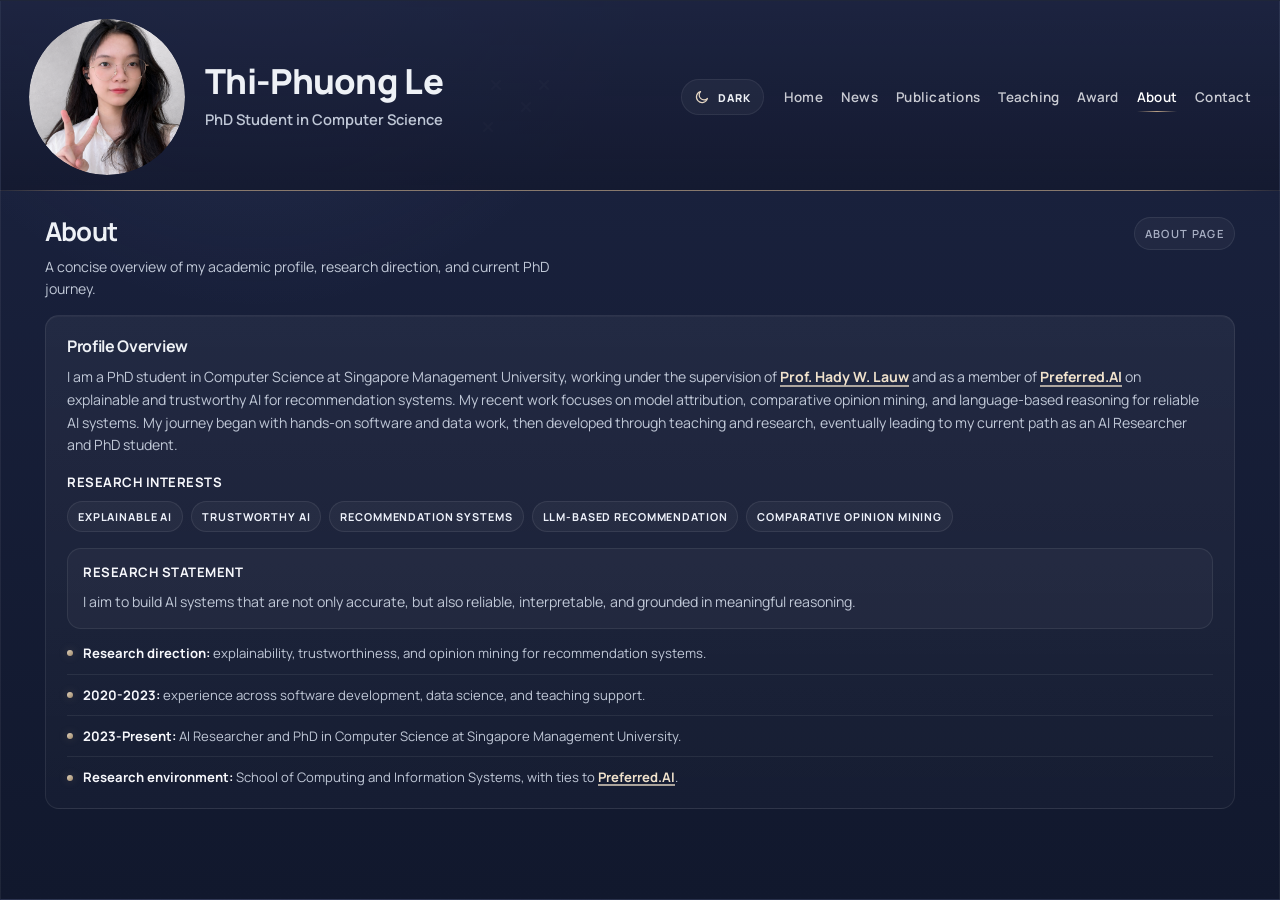
==== commit c526cd9b: "ver 1.0 fix some small issue about bullet" ====
--- a/about.html
+++ b/about.html
@@ -162,13 +162,27 @@
                   <h3>Profile Overview</h3>
                   <p>
                     I am a PhD student in Computer Science at Singapore
-                    Management University, working on explainable and
-                    trustworthy AI for recommendation systems. My recent work
-                    focuses on model attribution, comparative opinion mining,
-                    and language-based reasoning for reliable AI systems. My
-                    journey began with hands-on software and data work, then
-                    developed through teaching and research, eventually leading
-                    to my current path as an AI Researcher and PhD student.
+                    Management University, working under the supervision of
+                    <a
+                      class="inline-link"
+                      href="https://www.hadylauw.com/"
+                      target="_blank"
+                      rel="noreferrer"
+                    >Prof. Hady W. Lauw</a>
+                    and as a member of
+                    <a
+                      class="inline-link"
+                      href="https://preferred.ai/people"
+                      target="_blank"
+                      rel="noreferrer"
+                    >Preferred.AI</a>
+                    on explainable and trustworthy AI for recommendation
+                    systems. My recent work focuses on model attribution,
+                    comparative opinion mining, and language-based reasoning
+                    for reliable AI systems. My journey began with hands-on
+                    software and data work, then developed through teaching
+                    and research, eventually leading to my current path as an
+                    AI Researcher and PhD student.
                   </p>
                   <div class="about-subsection">
                     <h4>Research Interests</h4>
--- a/styles.css
+++ b/styles.css
@@ -39,10 +39,10 @@
   --sidebar-top: rgba(251, 248, 242, 0.98);
   --sidebar-bottom: rgba(245, 239, 230, 0.96);
   --card: #fffdfa;
-  --card-text: #2b302f;
-  --card-muted: #756d63;
-  --text: #24303a;
-  --muted: #6b717a;
+  --card-text: #21282d;
+  --card-muted: #615a53;
+  --text: #1c2731;
+  --muted: #505a64;
   --accent: #9b8466;
   --accent-strong: #6d5a43;
   --line: rgba(58, 57, 52, 0.12);
@@ -548,19 +548,23 @@
 }
 
 .inline-link {
-  color: var(--accent-strong);
+  color: #f0e2cc;
+  font-weight: 700;
   text-decoration: underline;
-  text-decoration-color: rgba(229, 215, 196, 0.34);
-  text-underline-offset: 0.16em;
+  text-decoration-color: rgba(229, 215, 196, 0.72);
+  text-decoration-thickness: 1.5px;
+  text-underline-offset: 0.18em;
   transition:
     color 180ms ease,
-    text-decoration-color 180ms ease;
+    text-decoration-color 180ms ease,
+    text-decoration-thickness 180ms ease;
 }
 
 .inline-link:hover,
 .inline-link:focus-visible {
-  color: #fff3da;
-  text-decoration-color: rgba(255, 243, 218, 0.62);
+  color: #fff7ea;
+  text-decoration-color: rgba(255, 243, 218, 0.96);
+  text-decoration-thickness: 2px;
 }
 
 .sidebar-block > .eyebrow {
@@ -998,6 +1002,10 @@
 }
 
 .news-item-main {
+  display: grid;
+  grid-template-columns: auto minmax(0, 1fr);
+  align-items: center;
+  column-gap: 8px;
   min-width: 0;
 }
 
@@ -1014,7 +1022,8 @@
 }
 
 .news-item-copy {
-  display: inline;
+  display: block;
+  min-width: 0;
 }
 
 .news-scroll-wrap {
@@ -1378,7 +1387,7 @@
   display: inline-flex;
   align-items: center;
   justify-content: center;
-  margin-right: 8px;
+  margin-right: 0;
   padding: 0.18rem 0.45rem;
   min-width: 5.8rem;
   border-radius: 999px;
@@ -2688,7 +2697,7 @@
 }
 
 :root[data-theme="light"] .site-nav a {
-  color: rgba(28, 37, 53, 0.78);
+  color: rgba(28, 37, 53, 0.88);
 }
 
 :root[data-theme="light"] .site-nav a:hover,
@@ -2760,9 +2769,15 @@
 :root[data-theme="light"] .eyebrow,
 :root[data-theme="light"] .status-pill,
 :root[data-theme="light"] .home-signal-card span,
+:root[data-theme="light"] .quick-link-kicker,
 :root[data-theme="light"] body[data-page="contact"] .contact-method-label,
 :root[data-theme="light"] body[data-page="contact"] .contact-field span {
-  color: rgba(101, 98, 91, 0.84);
+  color: rgba(86, 82, 75, 0.94);
+}
+
+:root[data-theme="light"] .brand-role,
+:root[data-theme="light"] .theme-toggle-label {
+  color: #45515b;
 }
 
 :root[data-theme="light"] .social-link,
@@ -2772,7 +2787,7 @@
 :root[data-theme="light"] body[data-page="publications"] .publication-action,
 :root[data-theme="light"] body[data-page="contact"] .contact-submit,
 :root[data-theme="light"] body[data-page="contact"] .contact-method {
-  color: #3a3f45;
+  color: #2f363d;
 }
 
 :root[data-theme="light"] .sidebar-list li::before,
@@ -2784,6 +2799,10 @@
 
 :root[data-theme="light"] .quote-mark {
   color: rgba(155, 132, 100, 0.72);
+}
+
+:root[data-theme="light"] .quote-card footer {
+  color: rgba(86, 82, 75, 0.9);
 }
 
 :root[data-theme="light"] .news-date,
@@ -2793,17 +2812,17 @@
 :root[data-theme="light"] body[data-page="publications"] .publication-meta,
 :root[data-theme="light"] body[data-page="publications"] .publication-note,
 :root[data-theme="light"] body[data-page="about"] .about-education-list span {
-  color: rgba(95, 98, 102, 0.84);
+  color: rgba(72, 78, 84, 0.96);
 }
 
 :root[data-theme="light"] .news-item-copy {
-  color: #32383c;
+  color: #242c33;
 }
 
 :root[data-theme="light"] .news-filter-button {
   border-color: rgba(91, 86, 75, 0.12);
   background: rgba(255, 252, 247, 0.86);
-  color: #6d726f;
+  color: #535b5b;
   box-shadow: none;
 }
 
@@ -2889,28 +2908,40 @@
 :root[data-theme="light"] body[data-page="about"] .about-statement h4,
 :root[data-theme="light"] body[data-page="about"] .about-education-list strong,
 :root[data-theme="light"] body[data-page="contact"] .contact-method strong {
-  color: #2b302f;
+  color: #20272d;
 }
 
 :root[data-theme="light"] body[data-page="publications"] .publication-authors {
-  color: rgba(69, 71, 77, 0.76);
+  color: rgba(61, 67, 73, 0.9);
 }
 
 :root[data-theme="light"] body[data-page="publications"] .publication-year,
 :root[data-theme="light"] body[data-page="award"] .award-year {
   border-color: rgba(91, 86, 75, 0.14);
   background: rgba(123, 114, 94, 0.07);
-  color: #5a5f67;
+  color: #484f57;
 }
 
 :root[data-theme="light"] body[data-page="contact"] .contact-field input::placeholder,
 :root[data-theme="light"] body[data-page="contact"] .contact-field textarea::placeholder {
-  color: rgba(122, 119, 111, 0.62);
+  color: rgba(104, 99, 92, 0.78);
+}
+
+:root[data-theme="light"] body[data-page="contact"] .contact-field input,
+:root[data-theme="light"] body[data-page="contact"] .contact-field textarea {
+  color: #232a31;
+  caret-color: #232a31;
+}
+
+:root[data-theme="light"] .inline-link {
+  color: #7a5b37;
+  text-decoration-color: rgba(122, 91, 55, 0.56);
 }
 
 :root[data-theme="light"] .inline-link:hover,
 :root[data-theme="light"] .inline-link:focus-visible {
-  color: #6f5b43;
+  color: #563d20;
+  text-decoration-color: rgba(86, 61, 32, 0.84);
 }
 
 :root[data-theme="light"] .news-scroll-wrap::after {
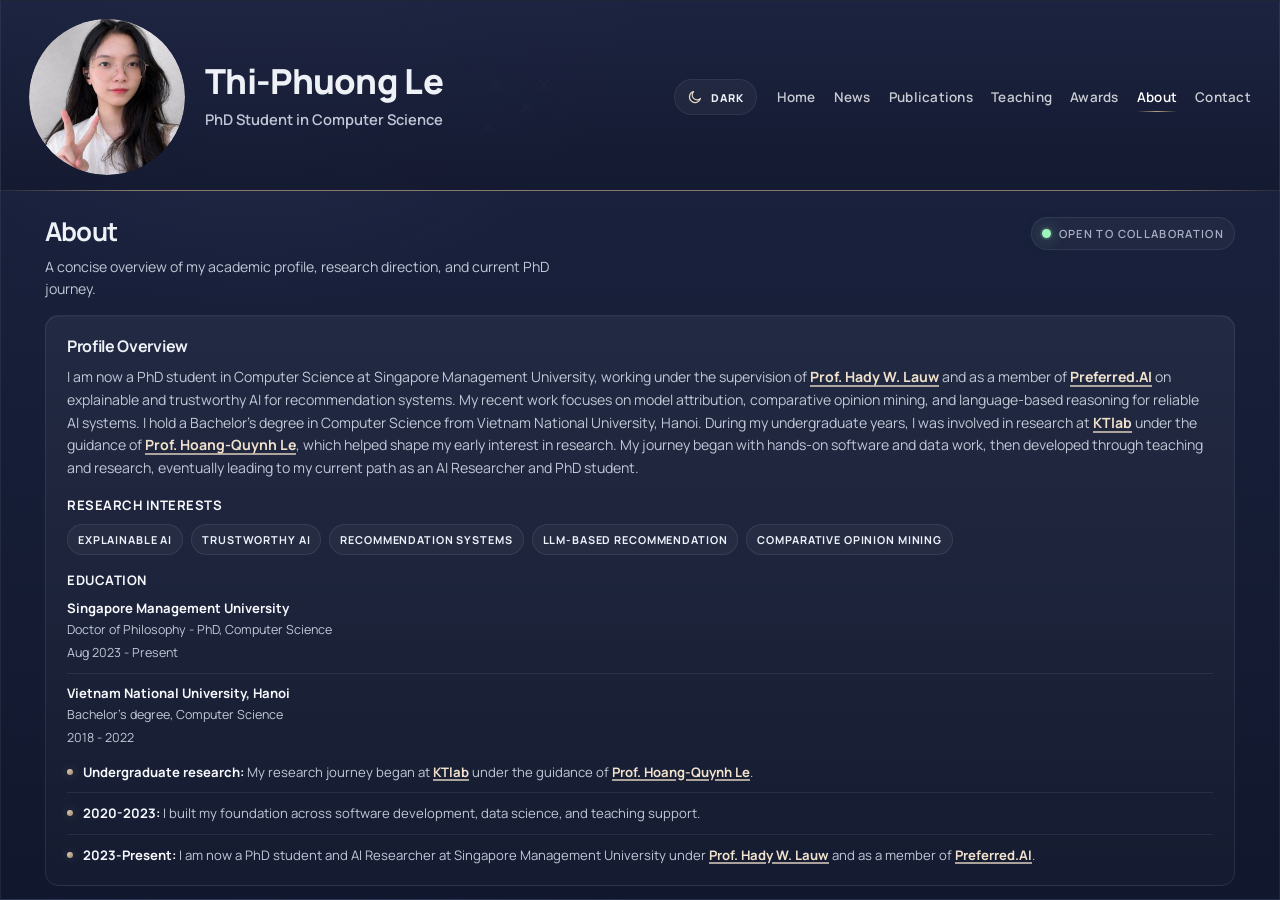
==== commit c4f7733e: "ver 2.0" ====
--- a/about.html
+++ b/about.html
@@ -78,7 +78,7 @@
             <a href="news.html" data-page="news">News</a>
             <a href="publications.html" data-page="publications">Publications</a>
             <a href="teaching.html" data-page="teaching">Teaching</a>
-            <a href="award.html" data-page="award">Award</a>
+            <a href="award.html" data-page="award">Awards</a>
             <a href="about.html" data-page="about">About</a>
             <a href="contact.html" data-page="contact">Contact</a>
           </nav>
@@ -154,14 +154,14 @@
                     direction, and current PhD journey.
                   </p>
                 </div>
-                <span class="status-pill">About page</span>
+                <span class="status-pill status-pill--availability">Open to collaboration</span>
               </div>
 
               <div class="about-page-stack">
                 <article class="home-panel about-panel about-panel--overview">
                   <h3>Profile Overview</h3>
                   <p>
-                    I am a PhD student in Computer Science at Singapore
+                    I am now a PhD student in Computer Science at Singapore
                     Management University, working under the supervision of
                     <a
                       class="inline-link"
@@ -177,12 +177,29 @@
                       rel="noreferrer"
                     >Preferred.AI</a>
                     on explainable and trustworthy AI for recommendation
-                    systems. My recent work focuses on model attribution,
+                    systems. My recent work
+                    focuses on model attribution,
                     comparative opinion mining, and language-based reasoning
-                    for reliable AI systems. My journey began with hands-on
-                    software and data work, then developed through teaching
-                    and research, eventually leading to my current path as an
-                    AI Researcher and PhD student.
+                    for reliable AI systems. I hold a Bachelor's degree in Computer Science
+                    from Vietnam National University, Hanoi. During my undergraduate years, I
+                    was involved in research at
+                    <a
+                      class="inline-link"
+                      href="https://www.fit.uet.vnu.edu.vn/en/knowledge-technology-and-data-science-laboratory/"
+                      target="_blank"
+                      rel="noreferrer"
+                    >KTlab</a>
+                    under the guidance of
+                    <a
+                      class="inline-link"
+                      href="https://uet.vnu.edu.vn/~lhquynh/"
+                      target="_blank"
+                      rel="noreferrer"
+                    >Prof. Hoang-Quynh Le</a>,
+                    which helped shape my early interest in research. My
+                    journey began with hands-on software and data work, then
+                    developed through teaching and research, eventually leading
+                    to my current path as an AI Researcher and PhD student.
                   </p>
                   <div class="about-subsection">
                     <h4>Research Interests</h4>
@@ -194,31 +211,54 @@
                       <span class="home-chip">Comparative Opinion Mining</span>
                     </div>
                   </div>
-                  <div class="about-statement">
-                    <h4>Research Statement</h4>
-                    <p>
-                      I aim to build AI systems that are not only accurate, but
-                      also reliable, interpretable, and grounded in meaningful
-                      reasoning.
-                    </p>
+                  <div class="about-subsection">
+                    <h4>Education</h4>
+                    <ul class="about-education-list">
+                      <li>
+                        <strong>Singapore Management University</strong>
+                        <span>Doctor of Philosophy - PhD, Computer Science</span>
+                        <span>Aug 2023 - Present</span>
+                      </li>
+                      <li>
+                        <strong>Vietnam National University, Hanoi</strong>
+                        <span>Bachelor's degree, Computer Science</span>
+                        <span>2018 - 2022</span>
+                      </li>
+                    </ul>
                   </div>
                   <ul class="home-panel-list about-list">
+                    
                     <li>
-                      <strong>Research direction:</strong> explainability,
-                      trustworthiness, and opinion mining for recommendation
-                      systems.
+                      <strong>Undergraduate research:</strong> My research
+                      journey began at
+                      <a
+                        class="inline-link"
+                        href="https://www.fit.uet.vnu.edu.vn/en/knowledge-technology-and-data-science-laboratory/"
+                        target="_blank"
+                        rel="noreferrer"
+                      >KTlab</a>
+                      under the guidance of
+                      <a
+                        class="inline-link"
+                        href="https://uet.vnu.edu.vn/~lhquynh/"
+                        target="_blank"
+                        rel="noreferrer"
+                      >Prof. Hoang-Quynh Le</a>.
                     </li>
                     <li>
-                      <strong>2020-2023:</strong> experience across software
-                      development, data science, and teaching support.
+                      <strong>2020-2023:</strong> I built my foundation across
+                      software development, data science, and teaching support.
                     </li>
                     <li>
-                      <strong>2023-Present:</strong> AI Researcher and PhD in
-                      Computer Science at Singapore Management University.
-                    </li>
-                    <li>
-                      <strong>Research environment:</strong> School of
-                      Computing and Information Systems, with ties to
+                      <strong>2023-Present:</strong> I am now a PhD student and
+                      AI Researcher at Singapore Management University under
+                      <a
+                        class="inline-link"
+                        href="https://www.hadylauw.com/"
+                        target="_blank"
+                        rel="noreferrer"
+                      >Prof. Hady W. Lauw</a>
+                      and as a member of
                       <a
                         class="inline-link"
                         href="https://preferred.ai/people"
--- a/styles.css
+++ b/styles.css
@@ -351,7 +351,7 @@
   position: relative;
   z-index: 1;
   display: grid;
-  grid-template-columns:  minmax(220px, 0.3fr) minmax(0, 0.7fr);
+  grid-template-columns: minmax(220px, 0.34fr) minmax(0, 0.7fr);
 }
 
 body:not([data-page="home"]) .board-layout {
@@ -407,6 +407,14 @@
   margin-top: 0;
 }
 
+body[data-page="home"] .sidebar .quote-card {
+  margin-top: 18px;
+}
+
+body[data-page="home"] .sidebar .social-grid {
+  margin-top: 18px;
+}
+
 body[data-page="home"] .sidebar-block h2 {
   font-size: 1.26rem;
 }
@@ -425,7 +433,7 @@
 }
 
 body[data-page="home"] .quote-card {
-  padding: 16px 14px 12px;
+  padding: 20px 16px 16px;
 }
 
 body[data-page="home"] .quote-card p {
@@ -610,6 +618,7 @@
 }
 
 .quote-card {
+  margin: 18px 0 0;
   position: relative;
   padding: 20px 18px 16px;
   border-radius: var(--radius-lg);
@@ -699,6 +708,53 @@
   border-radius: 999px;
   border: 1px solid rgba(255, 255, 255, 0.08);
   background: rgba(255, 255, 255, 0.04);
+}
+
+.status-pill--availability {
+  display: inline-flex;
+  align-items: center;
+  gap: 8px;
+}
+
+.status-pill--availability::before {
+  content: "";
+  width: 9px;
+  height: 9px;
+  flex: 0 0 9px;
+  border-radius: 50%;
+  background: #9df7bf;
+  box-shadow:
+    0 0 0 2px rgba(157, 247, 191, 0.14),
+    0 0 16px rgba(157, 247, 191, 0.48),
+    0 0 26px rgba(92, 222, 144, 0.22);
+  animation: availability-pulse 2.4s ease-in-out infinite;
+}
+
+@keyframes availability-pulse {
+  0%,
+  100% {
+    opacity: 0.78;
+    transform: scale(0.94);
+    box-shadow:
+      0 0 0 2px rgba(157, 247, 191, 0.1),
+      0 0 10px rgba(157, 247, 191, 0.2),
+      0 0 18px rgba(92, 222, 144, 0.12);
+  }
+
+  50% {
+    opacity: 1;
+    transform: scale(1.08);
+    box-shadow:
+      0 0 0 3px rgba(157, 247, 191, 0.16),
+      0 0 18px rgba(157, 247, 191, 0.52),
+      0 0 32px rgba(92, 222, 144, 0.24);
+  }
+}
+
+@media (prefers-reduced-motion: reduce) {
+  .status-pill--availability::before {
+    animation: none;
+  }
 }
 
 .home-lead-title {
@@ -962,7 +1018,16 @@
 }
 
 body[data-page="home"] .home-panel-list--scroll {
+  height: auto;
+  overflow: visible;
+  padding-right: 0;
+  scrollbar-gutter: auto;
+  scrollbar-width: auto;
   gap: 0;
+}
+
+body[data-page="home"] .news-scroll-wrap::after {
+  display: none;
 }
 
 .home-panel-list--scroll::-webkit-scrollbar {
@@ -1039,8 +1104,11 @@
   right: 14px;
   height: 56px;
   opacity: 0;
+  transform: translateY(8px);
   pointer-events: none;
-  transition: opacity 180ms ease;
+  transition:
+    opacity 220ms ease,
+    transform 220ms ease;
   z-index: 1;
 }
 
@@ -1059,14 +1127,43 @@
 
 .news-scroll-wrap.has-bottom-fade::after {
   opacity: 1;
+  transform: translateY(0);
 }
 
 body[data-page="publications"] .news-scroll-wrap::after {
+  right: 18px;
+  height: 76px;
   background: linear-gradient(
     180deg,
-    rgba(18, 23, 43, 0),
-    rgba(18, 23, 43, 0.98)
+    rgba(18, 23, 43, 0) 0%,
+    rgba(18, 23, 43, 0.16) 36%,
+    rgba(18, 23, 43, 0.68) 82%,
+    rgba(18, 23, 43, 0.96) 100%
   );
+}
+
+body[data-page="publications"] .publication-scroll-wrap {
+  border-radius: 0 0 calc(var(--radius-md) - 2px) calc(var(--radius-md) - 2px);
+}
+
+body[data-page="publications"] .publication-scroll-wrap::after {
+  right: 18px;
+  height: 74px;
+  transform: none;
+  transition: opacity 240ms ease;
+  border-radius: 0 0 calc(var(--radius-md) - 2px) calc(var(--radius-md) - 2px);
+  background: linear-gradient(
+    180deg,
+    rgba(24, 30, 55, 0) 0%,
+    rgba(24, 30, 55, 0.1) 32%,
+    rgba(24, 30, 55, 0.34) 62%,
+    rgba(24, 30, 55, 0.76) 88%,
+    rgba(24, 30, 55, 0.92) 100%
+  );
+}
+
+body[data-page="publications"] .publication-scroll-wrap.has-bottom-fade::after {
+  transform: none;
 }
 
 body[data-page="home"] .home-panel-list--scroll li {
@@ -1225,6 +1322,10 @@
     box-shadow 180ms ease;
 }
 
+.home-panel-actions {
+  margin-top: 22px;
+}
+
 .quick-link-action:hover,
 .quick-link-action:focus-visible {
   transform: translateY(-1px);
@@ -1550,6 +1651,7 @@
   height: 25rem;
   overflow-y: auto;
   padding-right: 14px;
+  padding-bottom: 18px;
   background-image: linear-gradient(rgba(255, 255, 255, 0.06), rgba(255, 255, 255, 0.06));
   background-repeat: no-repeat;
   background-size: 8px calc(100% - 4px);
@@ -1887,6 +1989,42 @@
   margin-top: 10px;
 }
 
+body[data-page="about"] .about-education-list {
+  margin: 10px 0 0;
+  padding: 0;
+  list-style: none;
+  display: grid;
+  gap: 0;
+}
+
+body[data-page="about"] .about-education-list li {
+  display: grid;
+  gap: 4px;
+  padding: 10px 0;
+  border-bottom: 1px solid rgba(255, 255, 255, 0.07);
+}
+
+body[data-page="about"] .about-education-list li:first-child {
+  padding-top: 0;
+}
+
+body[data-page="about"] .about-education-list li:last-child {
+  padding-bottom: 0;
+  border-bottom: 0;
+}
+
+body[data-page="about"] .about-education-list strong {
+  color: #f7f8fc;
+  font-size: 0.82rem;
+  line-height: 1.4;
+}
+
+body[data-page="about"] .about-education-list span {
+  color: var(--muted);
+  font-size: 0.78rem;
+  line-height: 1.5;
+}
+
 body[data-page="about"] .about-statement {
   padding: 14px 15px;
   border-radius: 14px;
@@ -2241,68 +2379,28 @@
     scrollbar-color: rgba(185, 161, 134, 0.28) transparent;
   }
 
-  body.is-frozen-scroll:not([data-page="home"]) .board-layout {
+  body.is-frozen-scroll .board-layout {
     overflow: hidden;
   }
 
   body[data-page="home"] .board-layout {
-    overflow: hidden;
-    align-items: stretch;
+    overflow-y: auto;
+    align-items: start;
   }
 
   body[data-page="home"] .sidebar {
-    position: static;
-    align-self: stretch;
-    height: 100%;
+    position: sticky;
+    top: 0;
+    align-self: start;
+    height: auto;
     max-height: none;
-    overflow: hidden;
-    scrollbar-width: auto;
-    scrollbar-color: auto;
+    overflow: visible;
   }
 
   body[data-page="home"] .content-column {
-    height: 100%;
-    overflow-y: auto;
-    overscroll-behavior: contain;
-    scrollbar-gutter: stable;
-    scrollbar-width: thin;
-    scrollbar-color: rgba(185, 161, 134, 0.28) transparent;
-  }
-
-  body.is-frozen-scroll[data-page="home"] .content-column {
-    overflow: hidden;
-  }
-
-  body[data-page="home"] .sidebar::-webkit-scrollbar {
-    width: 6px;
-  }
-
-  body[data-page="home"] .sidebar::-webkit-scrollbar-track {
-    background: transparent;
-  }
-
-  body[data-page="home"] .sidebar::-webkit-scrollbar-thumb {
-    border-radius: 999px;
-    background: rgba(185, 161, 134, 0.22);
-  }
-
-  body[data-page="home"] .content-column::-webkit-scrollbar {
-    width: 10px;
-  }
-
-  body[data-page="home"] .content-column::-webkit-scrollbar-track {
-    background: transparent;
-  }
-
-  body[data-page="home"] .content-column::-webkit-scrollbar-thumb {
-    border: 2px solid transparent;
-    border-radius: 999px;
-    background: linear-gradient(
-      180deg,
-      rgba(185, 161, 134, 0.42),
-      rgba(185, 161, 134, 0.18)
-    );
-    background-clip: padding-box;
+    height: auto;
+    overflow: visible;
+    padding-right: 34px;
   }
 
   .board-layout::-webkit-scrollbar {
@@ -2790,6 +2888,14 @@
   color: #2f363d;
 }
 
+:root[data-theme="light"] .status-pill--availability::before {
+  background: #2f9665;
+  box-shadow:
+    0 0 0 2px rgba(47, 150, 101, 0.12),
+    0 0 12px rgba(47, 150, 101, 0.2),
+    0 0 18px rgba(47, 150, 101, 0.1);
+}
+
 :root[data-theme="light"] .sidebar-list li::before,
 :root[data-theme="light"] .detail-list li::before,
 :root[data-theme="light"] .home-panel-list li::before {
@@ -2947,16 +3053,32 @@
 :root[data-theme="light"] .news-scroll-wrap::after {
   background: linear-gradient(
     180deg,
-    rgba(244, 239, 231, 0),
-    rgba(244, 239, 231, 0.98)
+    rgba(244, 239, 231, 0) 0%,
+    rgba(244, 239, 231, 0.16) 32%,
+    rgba(244, 239, 231, 0.48) 62%,
+    rgba(244, 239, 231, 0.84) 88%,
+    rgba(244, 239, 231, 0.97) 100%
   );
 }
 
 :root[data-theme="light"] body[data-page="publications"] .news-scroll-wrap::after {
   background: linear-gradient(
     180deg,
-    rgba(248, 244, 238, 0),
-    rgba(248, 244, 238, 0.98)
+    rgba(248, 244, 238, 0) 0%,
+    rgba(248, 244, 238, 0.22) 36%,
+    rgba(248, 244, 238, 0.8) 82%,
+    rgba(248, 244, 238, 0.97) 100%
+  );
+}
+
+:root[data-theme="light"] body[data-page="publications"] .publication-scroll-wrap::after {
+  background: linear-gradient(
+    180deg,
+    rgba(248, 244, 238, 0) 0%,
+    rgba(248, 244, 238, 0.16) 32%,
+    rgba(248, 244, 238, 0.48) 62%,
+    rgba(248, 244, 238, 0.84) 88%,
+    rgba(248, 244, 238, 0.97) 100%
   );
 }
 
